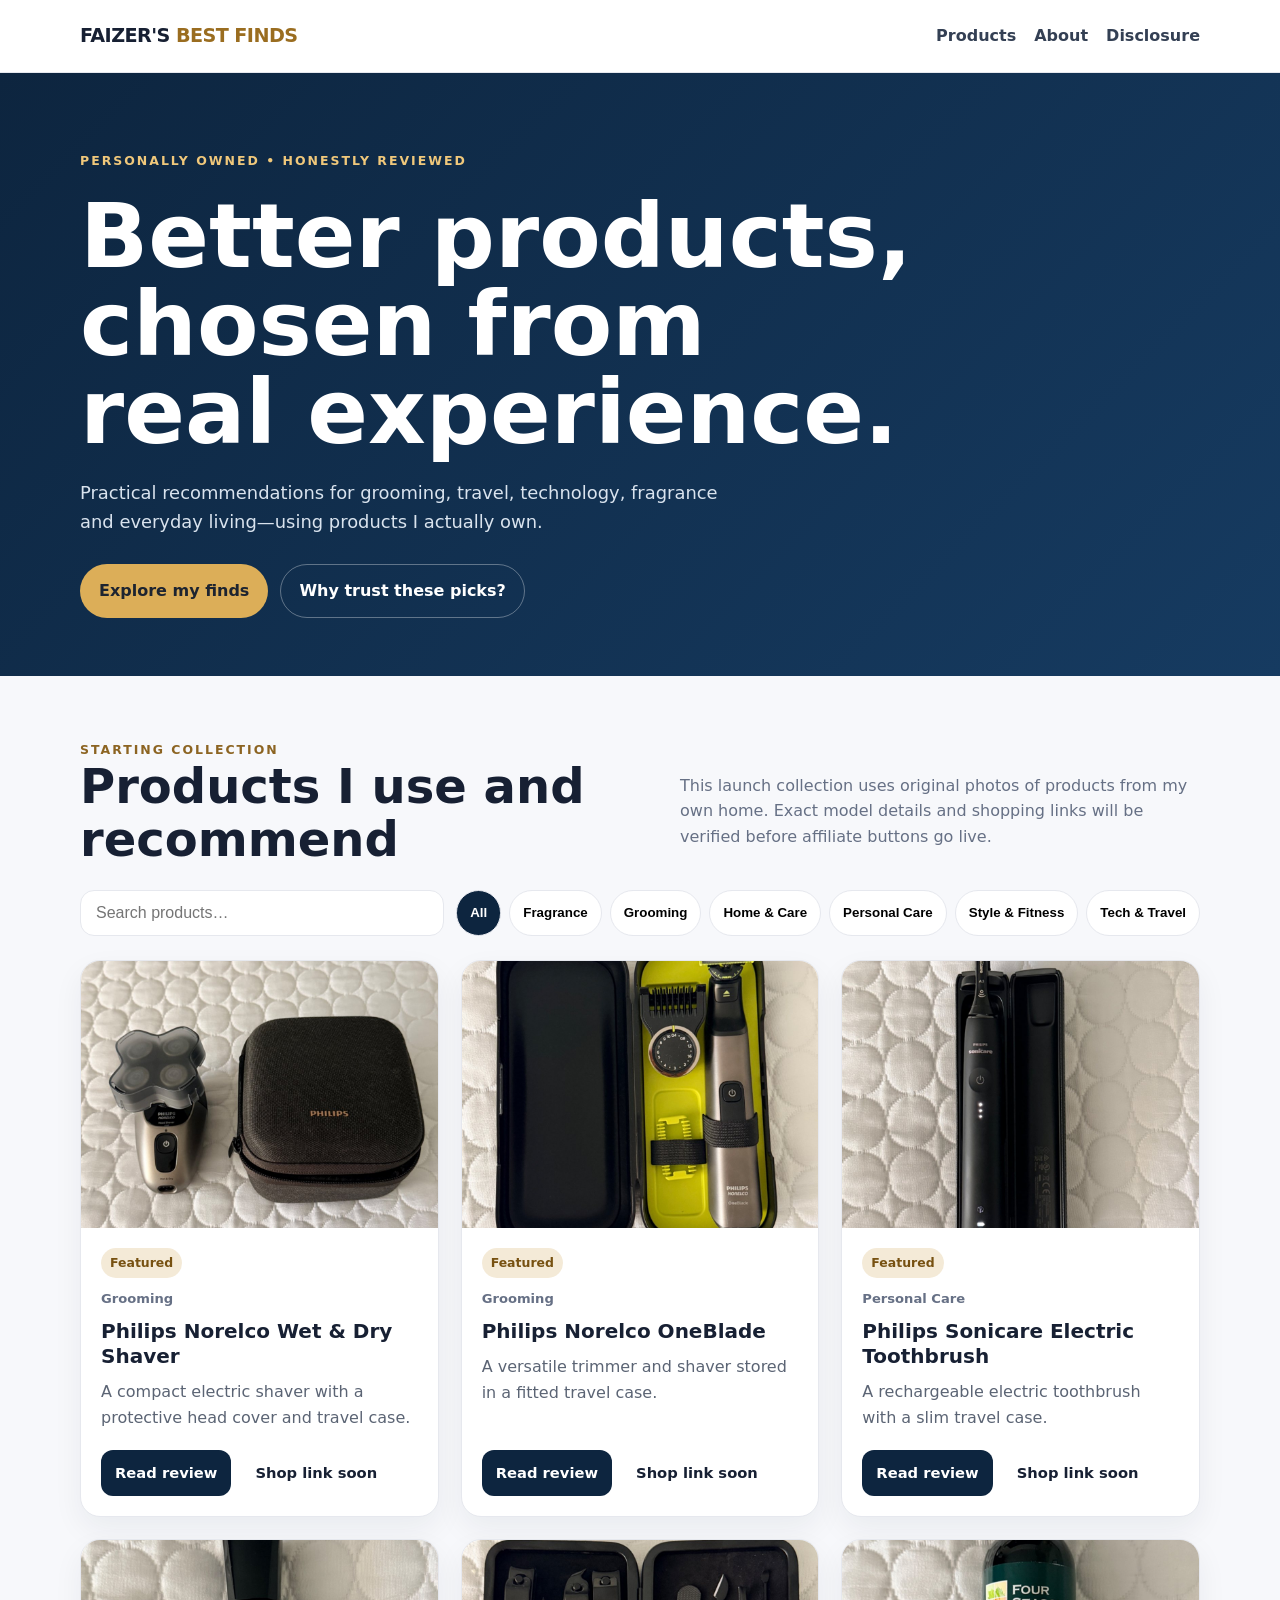
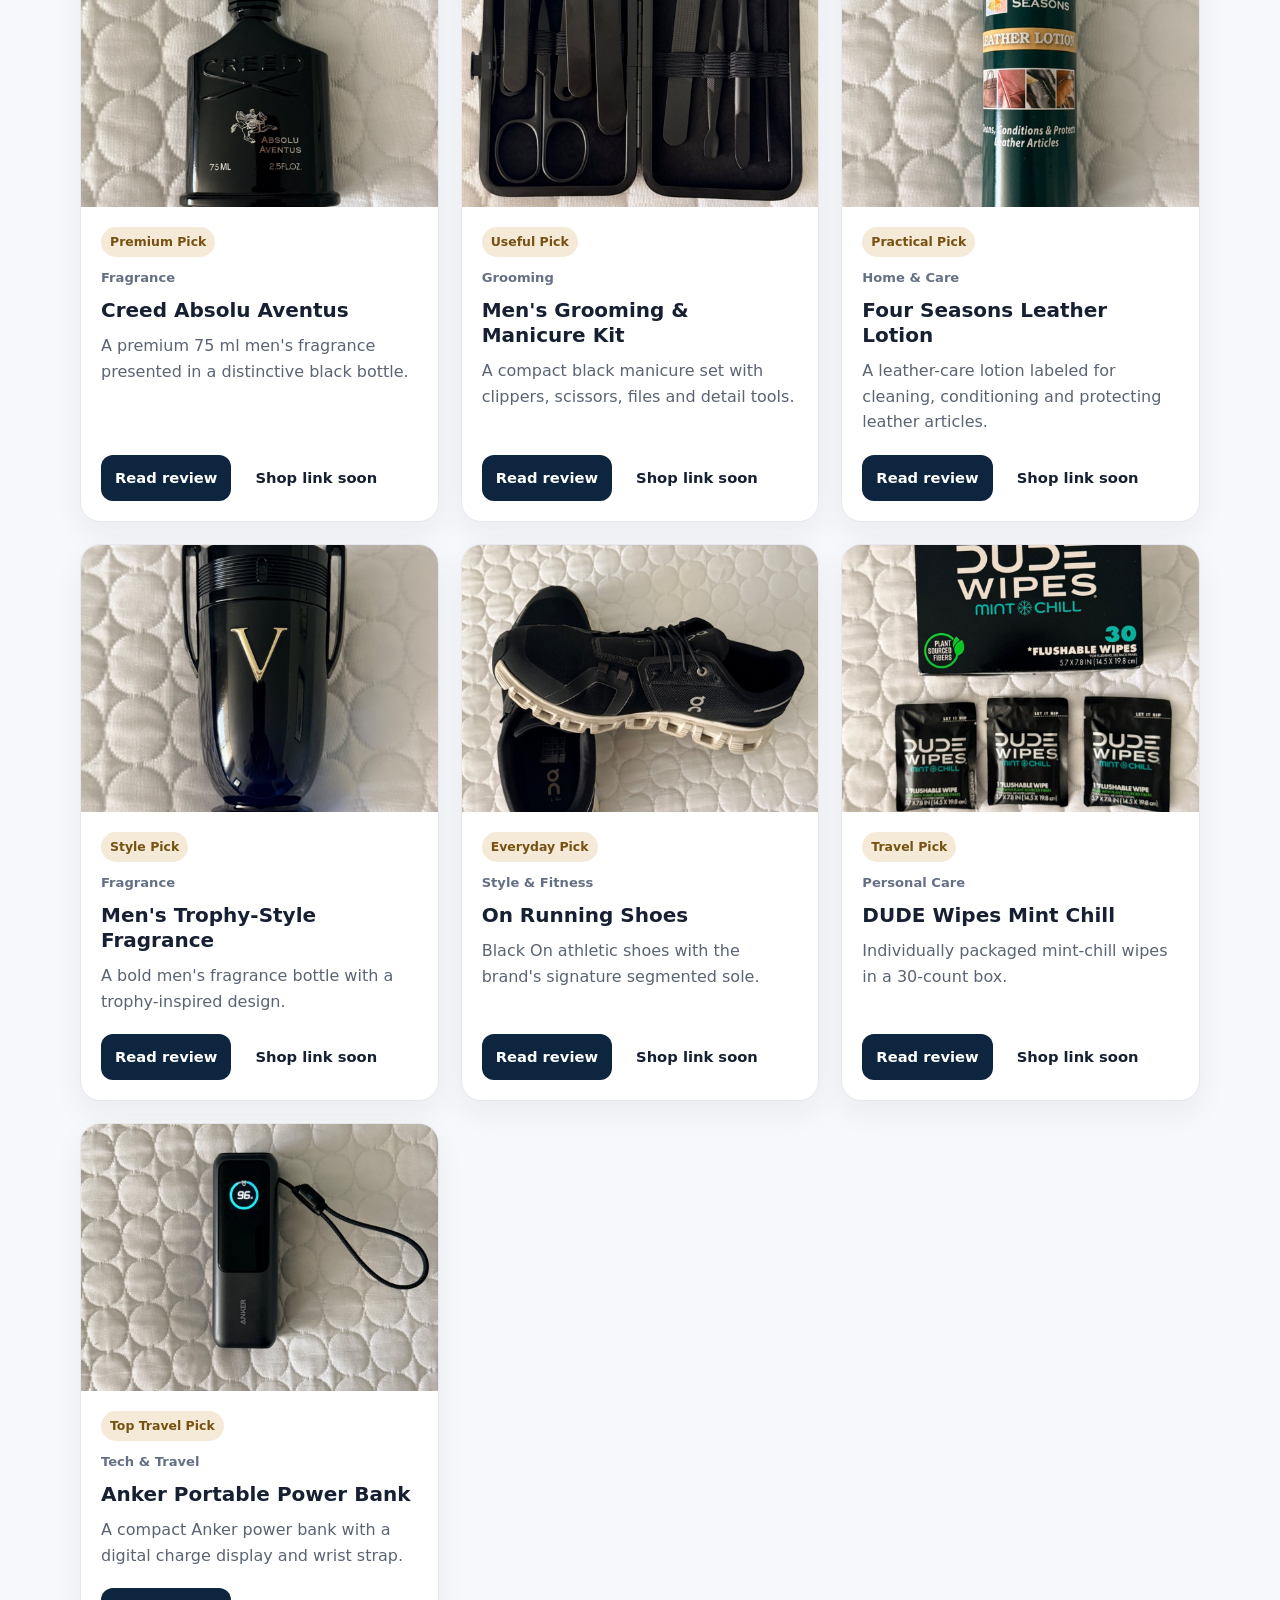
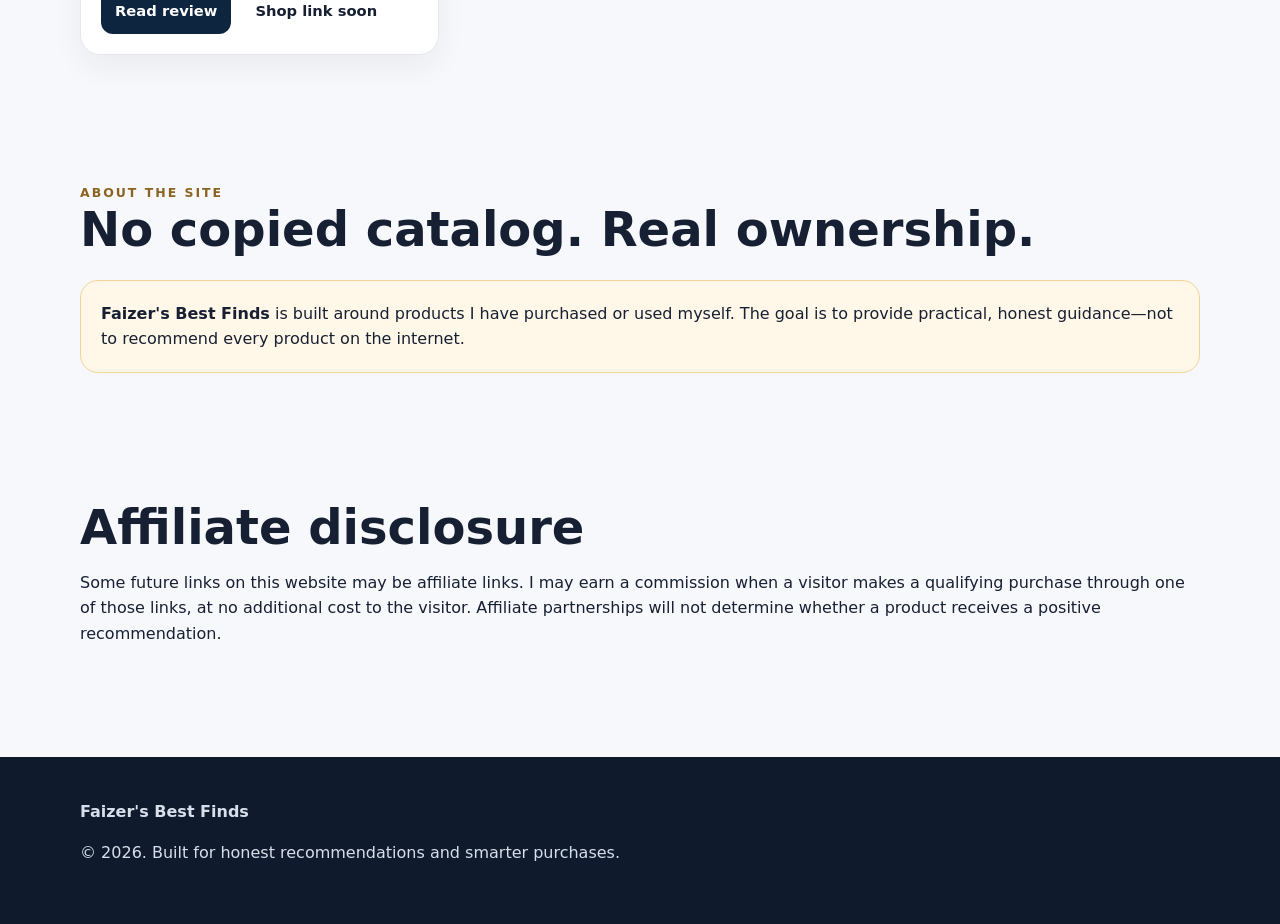
==== index.html @ 66745fea "Add files via upload" ====
<!doctype html><html lang="en"><head><meta charset="utf-8"><meta name="viewport" content="width=device-width,initial-scale=1">
<title>Faizer's Best Finds | Honest Product Recommendations</title>
<meta name="description" content="Products Faizer personally owns, uses and recommends across grooming, travel, tech, fragrance and everyday life.">
<link rel="stylesheet" href="assets/styles.css"></head><body>
<header class="site-header"><div class="container nav"><a class="brand" href="index.html">FAIZER'S <span>BEST FINDS</span></a><nav class="nav-links"><a href="#products">Products</a><a href="#about">About</a><a href="#disclosure">Disclosure</a></nav></div></header>
<main><section class="hero"><div class="container"><div class="eyebrow">Personally owned • Honestly reviewed</div><h1>Better products, chosen from real experience.</h1><p>Practical recommendations for grooming, travel, technology, fragrance and everyday living—using products I actually own.</p><div class="actions"><a class="btn btn-primary" href="#products">Explore my finds</a><a class="btn btn-secondary" href="#about">Why trust these picks?</a></div></div></section>
<section class="section" id="products"><div class="container"><div class="section-head"><div><div class="eyebrow" style="color:#8c6422">Starting collection</div><h2>Products I use and recommend</h2></div><p>This launch collection uses original photos of products from my own home. Exact model details and shopping links will be verified before affiliate buttons go live.</p></div>
<div class="toolbar"><input class="search" id="search" type="search" placeholder="Search products…" aria-label="Search products"><div class="filters"><button class="filter active" data-filter="all">All</button><button class="filter" data-filter="Fragrance">Fragrance</button><button class="filter" data-filter="Grooming">Grooming</button><button class="filter" data-filter="Home & Care">Home & Care</button><button class="filter" data-filter="Personal Care">Personal Care</button><button class="filter" data-filter="Style & Fitness">Style & Fitness</button><button class="filter" data-filter="Tech & Travel">Tech & Travel</button></div></div><div class="grid" id="productGrid"><article class="card" data-category="Grooming" data-name="philips norelco wet & dry shaver">
<img src="assets/images/philips-shaver.jpg" alt="Philips Norelco Wet & Dry Shaver">
<div class="card-body"><span class="badge">Featured</span><div class="category">Grooming</div><h3>Philips Norelco Wet & Dry Shaver</h3><p>A compact electric shaver with a protective head cover and travel case.</p>
<div class="card-actions"><a class="btn btn-dark" href="products/philips-shaver.html">Read review</a><a class="btn" href="#">Shop link soon</a></div></div></article>
<article class="card" data-category="Grooming" data-name="philips norelco oneblade">
<img src="assets/images/philips-oneblade.jpg" alt="Philips Norelco OneBlade">
<div class="card-body"><span class="badge">Featured</span><div class="category">Grooming</div><h3>Philips Norelco OneBlade</h3><p>A versatile trimmer and shaver stored in a fitted travel case.</p>
<div class="card-actions"><a class="btn btn-dark" href="products/philips-oneblade.html">Read review</a><a class="btn" href="#">Shop link soon</a></div></div></article>
<article class="card" data-category="Personal Care" data-name="philips sonicare electric toothbrush">
<img src="assets/images/philips-sonicare.jpg" alt="Philips Sonicare Electric Toothbrush">
<div class="card-body"><span class="badge">Featured</span><div class="category">Personal Care</div><h3>Philips Sonicare Electric Toothbrush</h3><p>A rechargeable electric toothbrush with a slim travel case.</p>
<div class="card-actions"><a class="btn btn-dark" href="products/philips-sonicare.html">Read review</a><a class="btn" href="#">Shop link soon</a></div></div></article>
<article class="card" data-category="Fragrance" data-name="creed absolu aventus">
<img src="assets/images/creed-absolu-aventus.jpg" alt="Creed Absolu Aventus">
<div class="card-body"><span class="badge">Premium Pick</span><div class="category">Fragrance</div><h3>Creed Absolu Aventus</h3><p>A premium 75 ml men's fragrance presented in a distinctive black bottle.</p>
<div class="card-actions"><a class="btn btn-dark" href="products/creed-absolu-aventus.html">Read review</a><a class="btn" href="#">Shop link soon</a></div></div></article>
<article class="card" data-category="Grooming" data-name="men's grooming & manicure kit">
<img src="assets/images/grooming-kit.jpg" alt="Men's Grooming & Manicure Kit">
<div class="card-body"><span class="badge">Useful Pick</span><div class="category">Grooming</div><h3>Men's Grooming & Manicure Kit</h3><p>A compact black manicure set with clippers, scissors, files and detail tools.</p>
<div class="card-actions"><a class="btn btn-dark" href="products/grooming-kit.html">Read review</a><a class="btn" href="#">Shop link soon</a></div></div></article>
<article class="card" data-category="Home & Care" data-name="four seasons leather lotion">
<img src="assets/images/four-seasons-leather-lotion.jpg" alt="Four Seasons Leather Lotion">
<div class="card-body"><span class="badge">Practical Pick</span><div class="category">Home & Care</div><h3>Four Seasons Leather Lotion</h3><p>A leather-care lotion labeled for cleaning, conditioning and protecting leather articles.</p>
<div class="card-actions"><a class="btn btn-dark" href="products/four-seasons-leather-lotion.html">Read review</a><a class="btn" href="#">Shop link soon</a></div></div></article>
<article class="card" data-category="Fragrance" data-name="men's trophy-style fragrance">
<img src="assets/images/mens-fragrance.jpg" alt="Men's Trophy-Style Fragrance">
<div class="card-body"><span class="badge">Style Pick</span><div class="category">Fragrance</div><h3>Men's Trophy-Style Fragrance</h3><p>A bold men's fragrance bottle with a trophy-inspired design.</p>
<div class="card-actions"><a class="btn btn-dark" href="products/mens-fragrance.html">Read review</a><a class="btn" href="#">Shop link soon</a></div></div></article>
<article class="card" data-category="Style & Fitness" data-name="on running shoes">
<img src="assets/images/on-running-shoes.jpg" alt="On Running Shoes">
<div class="card-body"><span class="badge">Everyday Pick</span><div class="category">Style & Fitness</div><h3>On Running Shoes</h3><p>Black On athletic shoes with the brand's signature segmented sole.</p>
<div class="card-actions"><a class="btn btn-dark" href="products/on-running-shoes.html">Read review</a><a class="btn" href="#">Shop link soon</a></div></div></article>
<article class="card" data-category="Personal Care" data-name="dude wipes mint chill">
<img src="assets/images/dude-wipes.jpg" alt="DUDE Wipes Mint Chill">
<div class="card-body"><span class="badge">Travel Pick</span><div class="category">Personal Care</div><h3>DUDE Wipes Mint Chill</h3><p>Individually packaged mint-chill wipes in a 30-count box.</p>
<div class="card-actions"><a class="btn btn-dark" href="products/dude-wipes.html">Read review</a><a class="btn" href="#">Shop link soon</a></div></div></article>
<article class="card" data-category="Tech & Travel" data-name="anker portable power bank">
<img src="assets/images/anker-power-bank.jpg" alt="Anker Portable Power Bank">
<div class="card-body"><span class="badge">Top Travel Pick</span><div class="category">Tech & Travel</div><h3>Anker Portable Power Bank</h3><p>A compact Anker power bank with a digital charge display and wrist strap.</p>
<div class="card-actions"><a class="btn btn-dark" href="products/anker-power-bank.html">Read review</a><a class="btn" href="#">Shop link soon</a></div></div></article></div></div></section>
<section class="section" id="about"><div class="container"><div class="section-head"><div><div class="eyebrow" style="color:#8c6422">About the site</div><h2>No copied catalog. Real ownership.</h2></div></div><div class="note"><strong>Faizer's Best Finds</strong> is built around products I have purchased or used myself. The goal is to provide practical, honest guidance—not to recommend every product on the internet.</div></div></section>
<section class="section" id="disclosure"><div class="container"><h2>Affiliate disclosure</h2><p>Some future links on this website may be affiliate links. I may earn a commission when a visitor makes a qualifying purchase through one of those links, at no additional cost to the visitor. Affiliate partnerships will not determine whether a product receives a positive recommendation.</p></div></section></main>
<footer class="footer"><div class="container"><strong>Faizer's Best Finds</strong><p>© 2026. Built for honest recommendations and smarter purchases.</p></div></footer>
<script>
const cards=[...document.querySelectorAll('.card')], search=document.querySelector('#search'), buttons=[...document.querySelectorAll('.filter')];
let active='all';
function update(){const q=search.value.toLowerCase().trim();cards.forEach(c=>{const okCat=active==='all'||c.dataset.category===active;const okQ=!q||c.dataset.name.includes(q)||c.textContent.toLowerCase().includes(q);c.style.display=okCat&&okQ?'flex':'none';});}
search.addEventListener('input',update);
buttons.forEach(b=>b.addEventListener('click',()=>{buttons.forEach(x=>x.classList.remove('active'));b.classList.add('active');active=b.dataset.filter;update();}));
</script></body></html>
---- assets/styles.css ----
:root{--ink:#172033;--muted:#667085;--paper:#f7f8fb;--card:#fff;--line:#e6e8ee;--accent:#dcae58;--accent2:#0d253f}
*{box-sizing:border-box}html{scroll-behavior:smooth}body{margin:0;font-family:Inter,ui-sans-serif,system-ui,-apple-system,BlinkMacSystemFont,"Segoe UI",sans-serif;color:var(--ink);background:var(--paper);line-height:1.6}a{color:inherit}.container{width:min(1120px,calc(100% - 32px));margin:auto}
.site-header{position:sticky;top:0;z-index:20;background:rgba(255,255,255,.94);backdrop-filter:blur(10px);border-bottom:1px solid var(--line)}.nav{display:flex;align-items:center;justify-content:space-between;min-height:72px;gap:20px}.brand{text-decoration:none;font-weight:900;letter-spacing:-.03em;font-size:1.2rem}.brand span{color:#9a6d20}.nav-links{display:flex;gap:18px;align-items:center}.nav-links a{text-decoration:none;color:#344054;font-weight:650}
.hero{padding:78px 0 58px;background:linear-gradient(135deg,#0d253f,#163b61);color:#fff}.eyebrow{text-transform:uppercase;letter-spacing:.16em;font-size:.78rem;font-weight:800;color:#f0c87b}.hero h1{font-size:clamp(2.5rem,7vw,5.6rem);line-height:.98;max-width:850px;margin:.25em 0}.hero p{font-size:1.12rem;max-width:670px;color:#d9e3ee}.actions{display:flex;gap:12px;flex-wrap:wrap;margin-top:28px}.btn{display:inline-flex;align-items:center;justify-content:center;padding:13px 18px;border-radius:999px;text-decoration:none;font-weight:800;border:1px solid transparent}.btn-primary{background:var(--accent);color:#1d2430}.btn-secondary{border-color:#ffffff55;color:#fff}.btn-dark{background:var(--accent2);color:#fff}
.section{padding:64px 0}.section-head{display:flex;align-items:end;justify-content:space-between;gap:20px;margin-bottom:24px}.section h2{font-size:clamp(1.8rem,4vw,3rem);line-height:1.1;margin:0}.section-head p{max-width:520px;color:var(--muted)}.toolbar{display:flex;gap:12px;flex-wrap:wrap;margin:24px 0}.search{flex:1;min-width:240px;padding:13px 15px;border:1px solid var(--line);border-radius:14px;font-size:1rem;background:#fff}.filters{display:flex;gap:8px;flex-wrap:wrap}.filter{padding:10px 13px;border:1px solid var(--line);border-radius:999px;background:#fff;cursor:pointer;font-weight:700}.filter.active{background:var(--accent2);color:#fff}
.grid{display:grid;grid-template-columns:repeat(3,1fr);gap:22px}.card{background:var(--card);border:1px solid var(--line);border-radius:20px;overflow:hidden;box-shadow:0 12px 30px rgba(23,32,51,.06);display:flex;flex-direction:column}.card img{width:100%;aspect-ratio:4/3;object-fit:cover;background:#eee}.card-body{padding:20px;display:flex;flex-direction:column;gap:10px;height:100%}.badge{display:inline-flex;align-self:flex-start;border-radius:999px;padding:5px 9px;background:#f4ead7;color:#775111;font-size:.78rem;font-weight:800}.category{font-size:.82rem;color:var(--muted);font-weight:700}.card h3{margin:0;font-size:1.25rem;line-height:1.25}.card p{margin:0;color:#5b6474}.card-actions{display:flex;gap:10px;margin-top:auto;padding-top:10px}.card-actions .btn{border-radius:12px;padding:10px 13px;font-size:.92rem}.note{background:#fff7e8;border:1px solid #f2d596;border-radius:18px;padding:20px}.footer{background:#0f1b2c;color:#d7dfeb;padding:42px 0;margin-top:30px}
.product-hero{padding:48px 0}.product-layout{display:grid;grid-template-columns:1.05fr 1fr;gap:40px;align-items:start}.product-image{width:100%;border-radius:24px;border:1px solid var(--line);background:#fff}.product-copy h1{font-size:clamp(2.2rem,5vw,4rem);line-height:1.02;margin:.25em 0}.meta{display:flex;gap:10px;flex-wrap:wrap;margin:14px 0}.pill{border:1px solid var(--line);background:#fff;border-radius:999px;padding:7px 10px;font-size:.88rem;font-weight:750}.procon{display:grid;grid-template-columns:1fr 1fr;gap:18px;margin:26px 0}.panel{background:#fff;border:1px solid var(--line);border-radius:18px;padding:20px}.panel h3{margin-top:0}.panel ul{padding-left:20px}.disclosure{font-size:.9rem;color:var(--muted);border-top:1px solid var(--line);padding-top:16px;margin-top:20px}
@media(max-width:860px){.grid{grid-template-columns:repeat(2,1fr)}.product-layout{grid-template-columns:1fr}.nav-links{display:none}}@media(max-width:560px){.grid{grid-template-columns:1fr}.hero{padding-top:56px}.section{padding:48px 0}.procon{grid-template-columns:1fr}.container{width:min(100% - 22px,1120px)}}
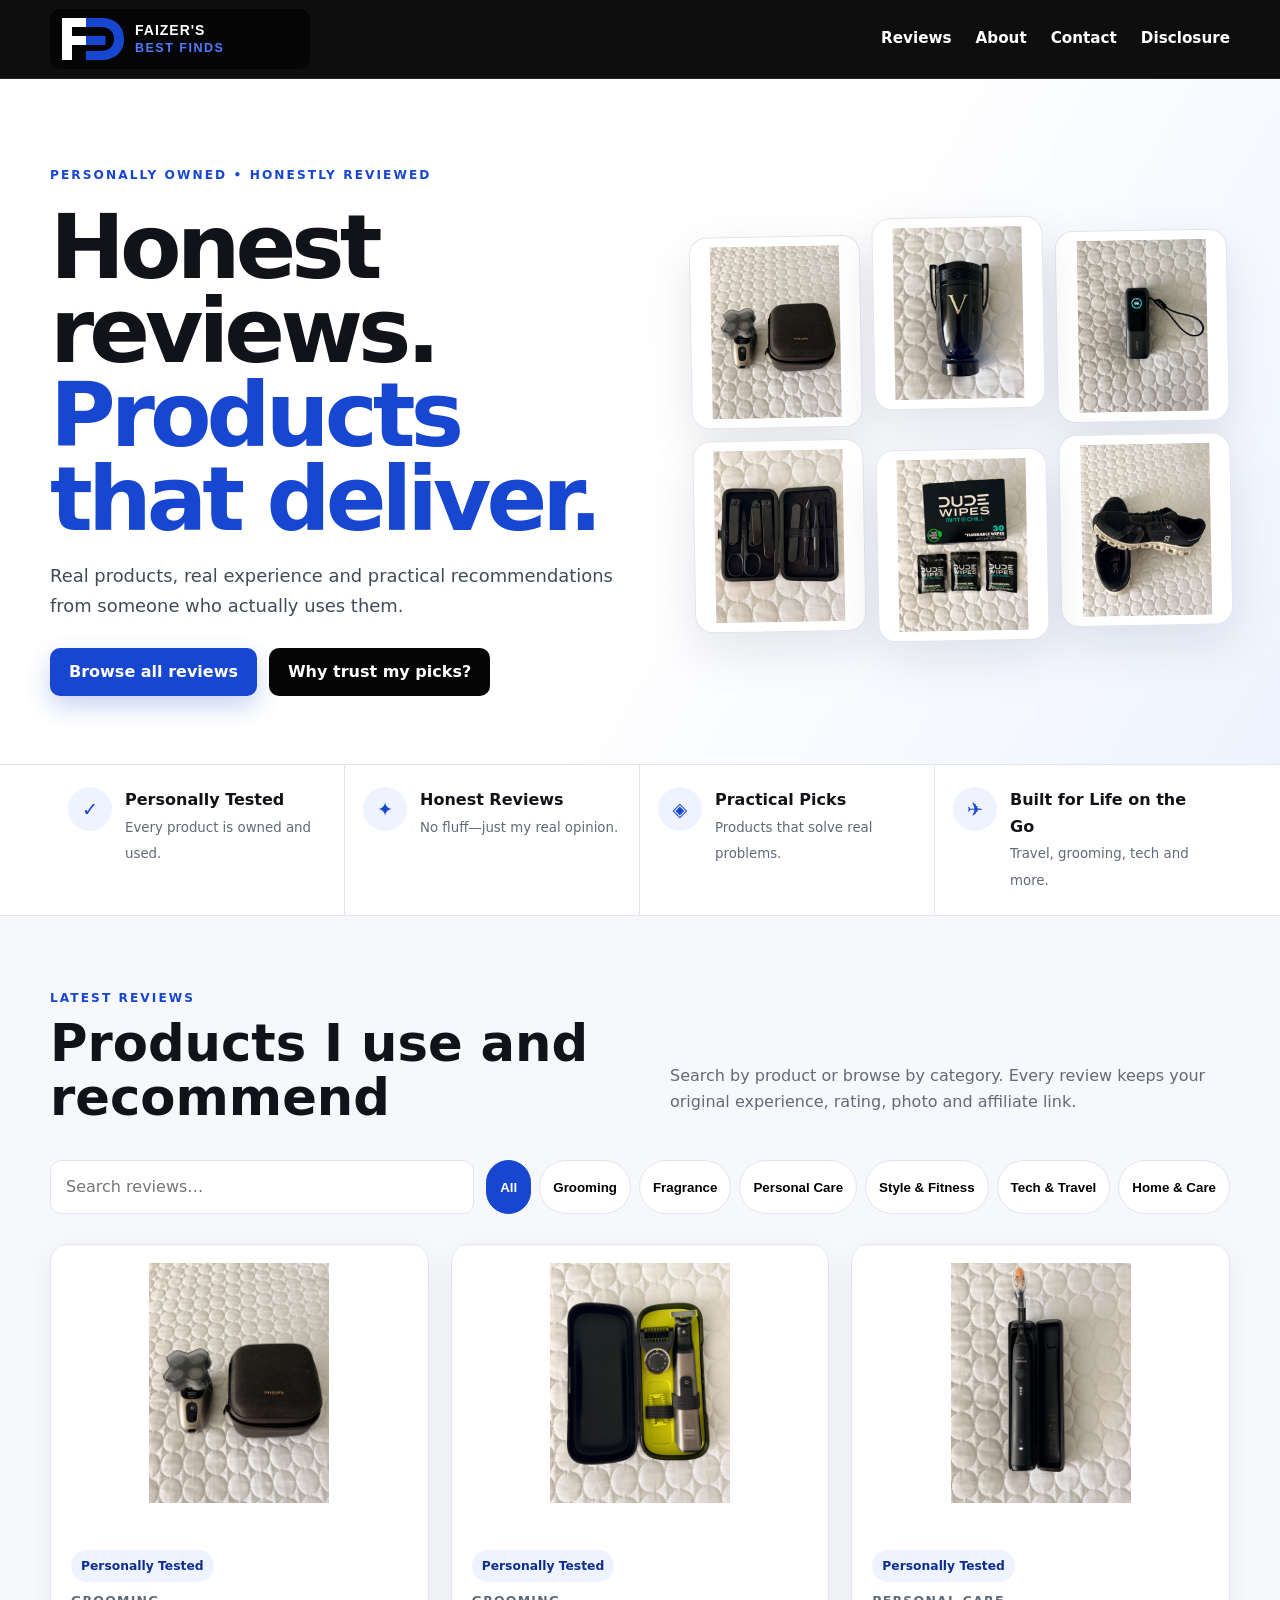
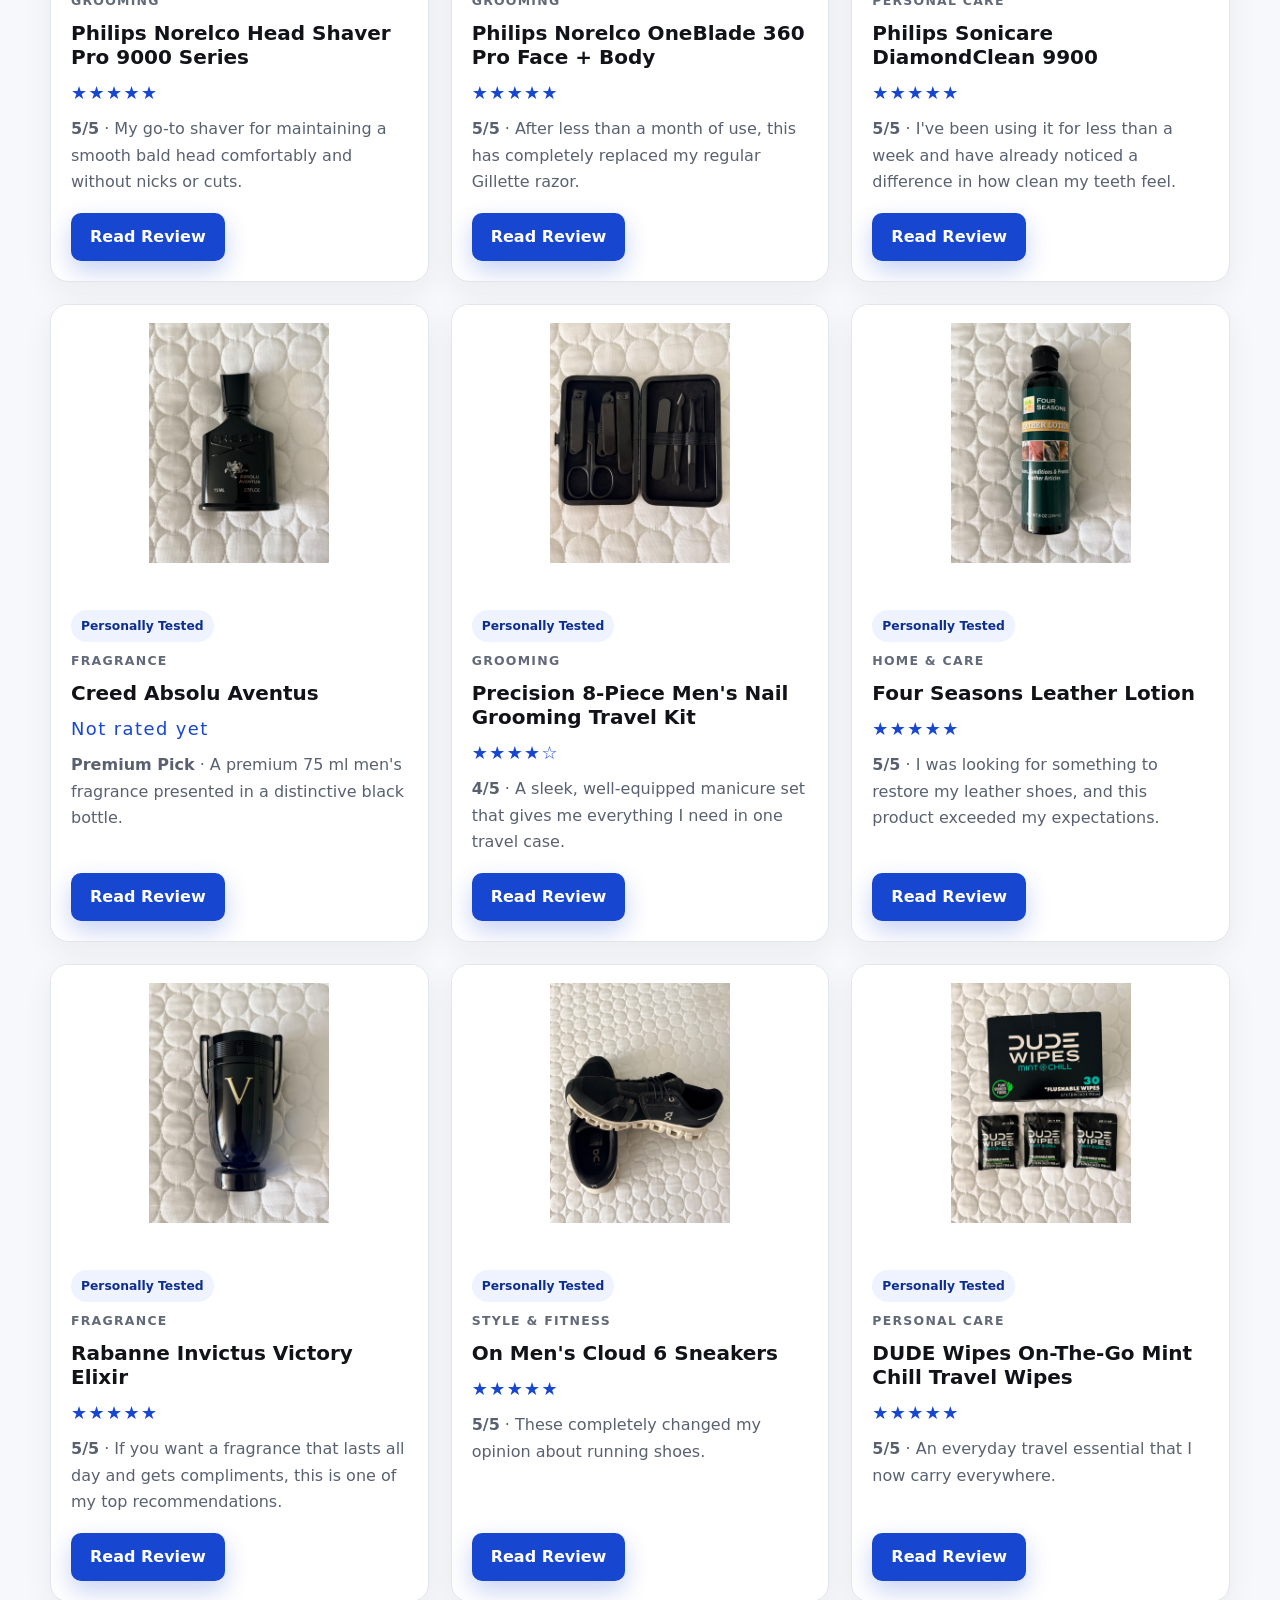
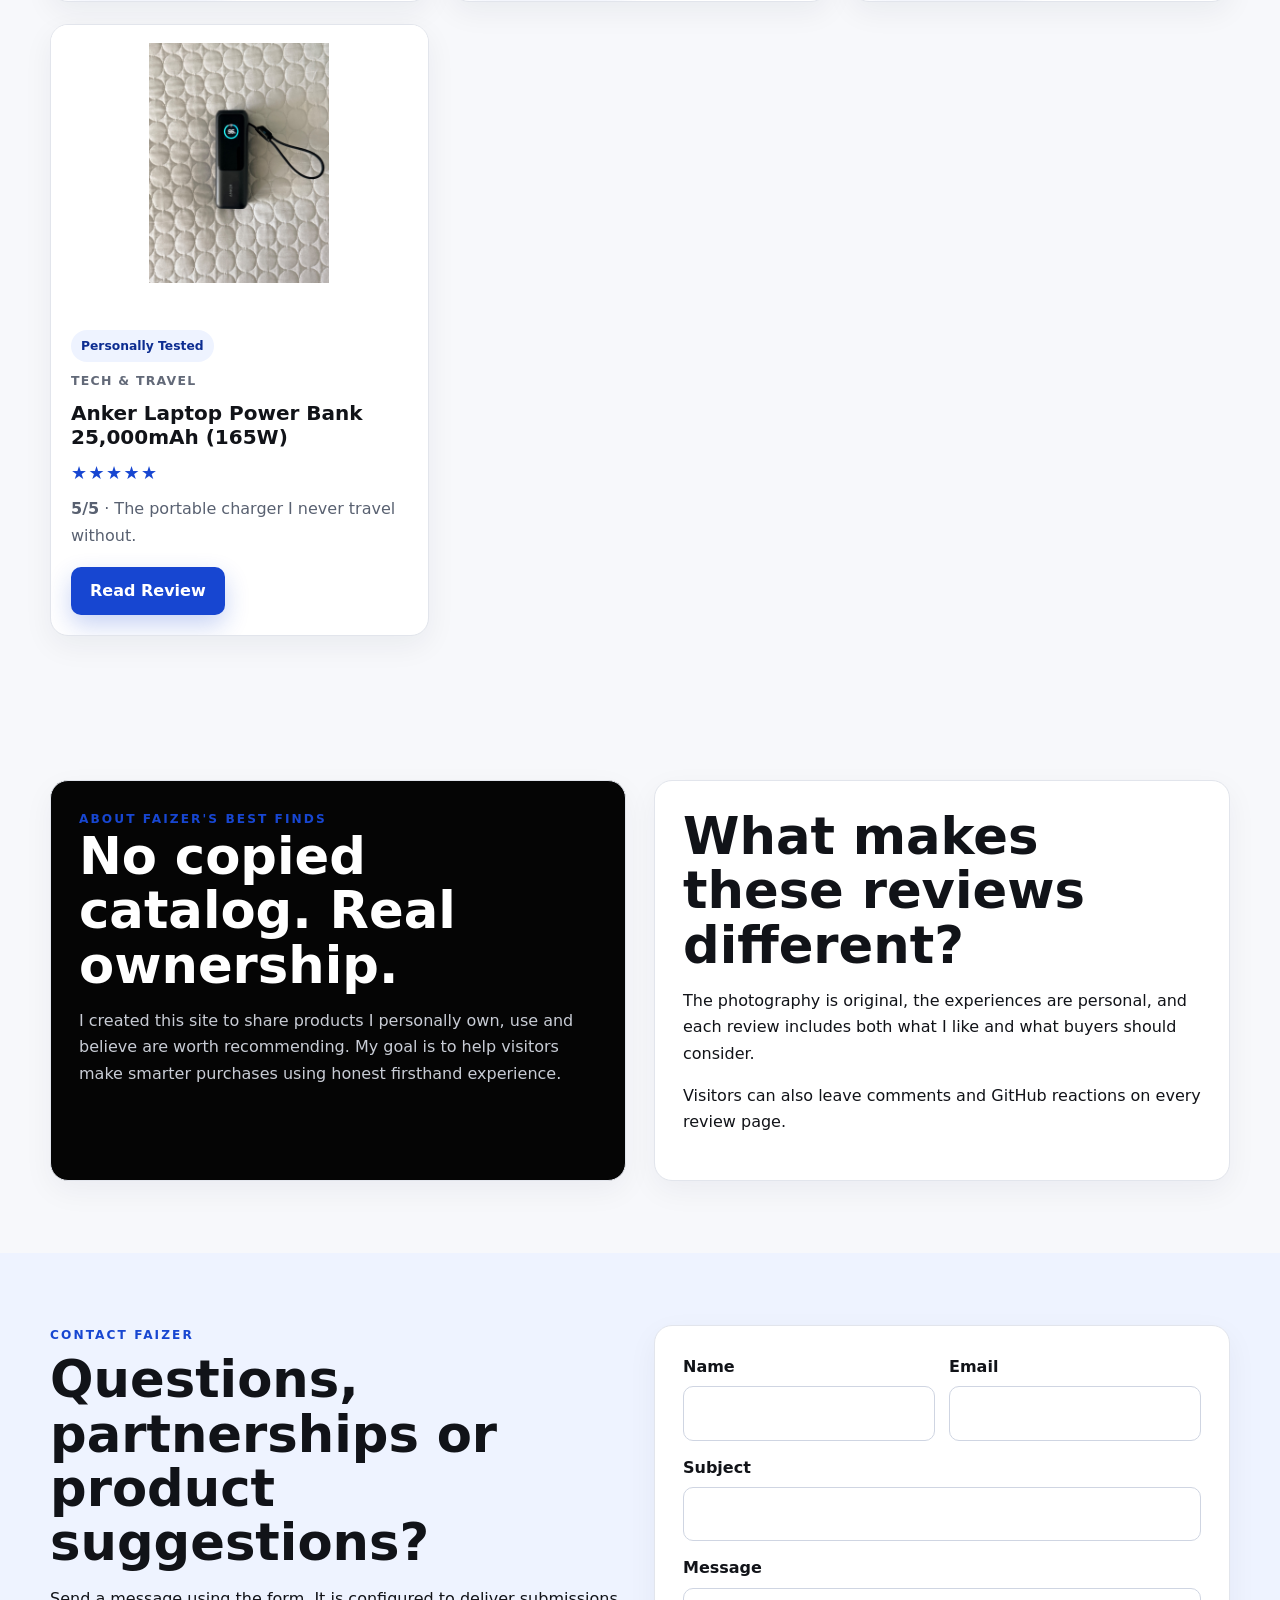
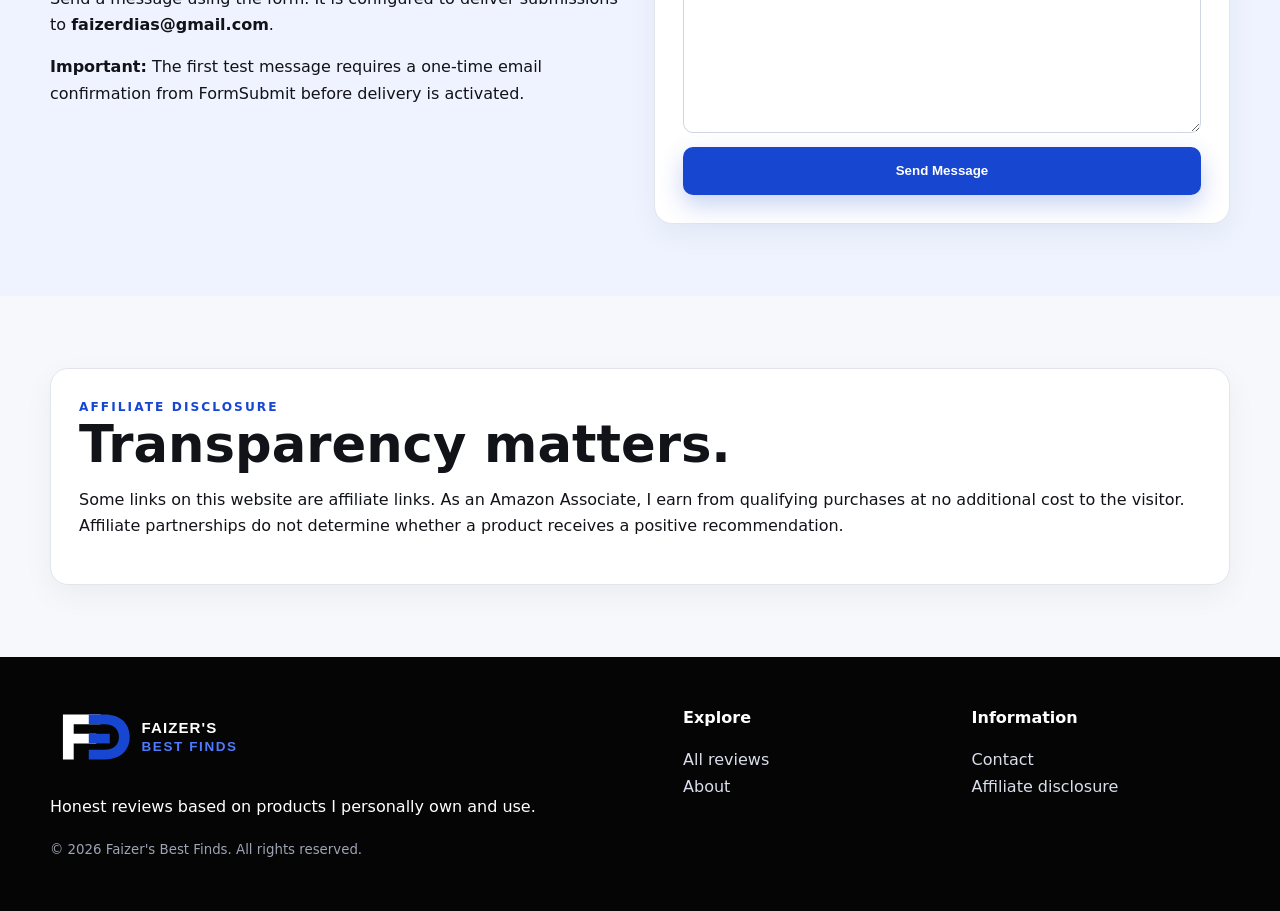
==== commit cc1ef7f8: "Add files via upload" ====
--- a/index.html
+++ b/index.html
@@ -1,57 +1,82 @@
 <!doctype html><html lang="en"><head><meta charset="utf-8"><meta name="viewport" content="width=device-width,initial-scale=1">
-<title>Faizer's Best Finds | Honest Product Recommendations</title>
-<meta name="description" content="Products Faizer personally owns, uses and recommends across grooming, travel, tech, fragrance and everyday life.">
-<link rel="stylesheet" href="assets/styles.css"></head><body>
-<header class="site-header"><div class="container nav"><a class="brand" href="index.html">FAIZER'S <span>BEST FINDS</span></a><nav class="nav-links"><a href="#products">Products</a><a href="#about">About</a><a href="#disclosure">Disclosure</a></nav></div></header>
-<main><section class="hero"><div class="container"><div class="eyebrow">Personally owned • Honestly reviewed</div><h1>Better products, chosen from real experience.</h1><p>Practical recommendations for grooming, travel, technology, fragrance and everyday living—using products I actually own.</p><div class="actions"><a class="btn btn-primary" href="#products">Explore my finds</a><a class="btn btn-secondary" href="#about">Why trust these picks?</a></div></div></section>
-<section class="section" id="products"><div class="container"><div class="section-head"><div><div class="eyebrow" style="color:#8c6422">Starting collection</div><h2>Products I use and recommend</h2></div><p>This launch collection uses original photos of products from my own home. Exact model details and shopping links will be verified before affiliate buttons go live.</p></div>
-<div class="toolbar"><input class="search" id="search" type="search" placeholder="Search products…" aria-label="Search products"><div class="filters"><button class="filter active" data-filter="all">All</button><button class="filter" data-filter="Fragrance">Fragrance</button><button class="filter" data-filter="Grooming">Grooming</button><button class="filter" data-filter="Home & Care">Home & Care</button><button class="filter" data-filter="Personal Care">Personal Care</button><button class="filter" data-filter="Style & Fitness">Style & Fitness</button><button class="filter" data-filter="Tech & Travel">Tech & Travel</button></div></div><div class="grid" id="productGrid"><article class="card" data-category="Grooming" data-name="philips norelco wet & dry shaver">
-<img src="assets/images/philips-shaver.jpg" alt="Philips Norelco Wet & Dry Shaver">
-<div class="card-body"><span class="badge">Featured</span><div class="category">Grooming</div><h3>Philips Norelco Wet & Dry Shaver</h3><p>A compact electric shaver with a protective head cover and travel case.</p>
-<div class="card-actions"><a class="btn btn-dark" href="products/philips-shaver.html">Read review</a><a class="btn" href="#">Shop link soon</a></div></div></article>
-<article class="card" data-category="Grooming" data-name="philips norelco oneblade">
-<img src="assets/images/philips-oneblade.jpg" alt="Philips Norelco OneBlade">
-<div class="card-body"><span class="badge">Featured</span><div class="category">Grooming</div><h3>Philips Norelco OneBlade</h3><p>A versatile trimmer and shaver stored in a fitted travel case.</p>
-<div class="card-actions"><a class="btn btn-dark" href="products/philips-oneblade.html">Read review</a><a class="btn" href="#">Shop link soon</a></div></div></article>
-<article class="card" data-category="Personal Care" data-name="philips sonicare electric toothbrush">
-<img src="assets/images/philips-sonicare.jpg" alt="Philips Sonicare Electric Toothbrush">
-<div class="card-body"><span class="badge">Featured</span><div class="category">Personal Care</div><h3>Philips Sonicare Electric Toothbrush</h3><p>A rechargeable electric toothbrush with a slim travel case.</p>
-<div class="card-actions"><a class="btn btn-dark" href="products/philips-sonicare.html">Read review</a><a class="btn" href="#">Shop link soon</a></div></div></article>
-<article class="card" data-category="Fragrance" data-name="creed absolu aventus">
-<img src="assets/images/creed-absolu-aventus.jpg" alt="Creed Absolu Aventus">
-<div class="card-body"><span class="badge">Premium Pick</span><div class="category">Fragrance</div><h3>Creed Absolu Aventus</h3><p>A premium 75 ml men's fragrance presented in a distinctive black bottle.</p>
-<div class="card-actions"><a class="btn btn-dark" href="products/creed-absolu-aventus.html">Read review</a><a class="btn" href="#">Shop link soon</a></div></div></article>
-<article class="card" data-category="Grooming" data-name="men's grooming & manicure kit">
-<img src="assets/images/grooming-kit.jpg" alt="Men's Grooming & Manicure Kit">
-<div class="card-body"><span class="badge">Useful Pick</span><div class="category">Grooming</div><h3>Men's Grooming & Manicure Kit</h3><p>A compact black manicure set with clippers, scissors, files and detail tools.</p>
-<div class="card-actions"><a class="btn btn-dark" href="products/grooming-kit.html">Read review</a><a class="btn" href="#">Shop link soon</a></div></div></article>
-<article class="card" data-category="Home & Care" data-name="four seasons leather lotion">
-<img src="assets/images/four-seasons-leather-lotion.jpg" alt="Four Seasons Leather Lotion">
-<div class="card-body"><span class="badge">Practical Pick</span><div class="category">Home & Care</div><h3>Four Seasons Leather Lotion</h3><p>A leather-care lotion labeled for cleaning, conditioning and protecting leather articles.</p>
-<div class="card-actions"><a class="btn btn-dark" href="products/four-seasons-leather-lotion.html">Read review</a><a class="btn" href="#">Shop link soon</a></div></div></article>
-<article class="card" data-category="Fragrance" data-name="men's trophy-style fragrance">
-<img src="assets/images/mens-fragrance.jpg" alt="Men's Trophy-Style Fragrance">
-<div class="card-body"><span class="badge">Style Pick</span><div class="category">Fragrance</div><h3>Men's Trophy-Style Fragrance</h3><p>A bold men's fragrance bottle with a trophy-inspired design.</p>
-<div class="card-actions"><a class="btn btn-dark" href="products/mens-fragrance.html">Read review</a><a class="btn" href="#">Shop link soon</a></div></div></article>
-<article class="card" data-category="Style & Fitness" data-name="on running shoes">
-<img src="assets/images/on-running-shoes.jpg" alt="On Running Shoes">
-<div class="card-body"><span class="badge">Everyday Pick</span><div class="category">Style & Fitness</div><h3>On Running Shoes</h3><p>Black On athletic shoes with the brand's signature segmented sole.</p>
-<div class="card-actions"><a class="btn btn-dark" href="products/on-running-shoes.html">Read review</a><a class="btn" href="#">Shop link soon</a></div></div></article>
-<article class="card" data-category="Personal Care" data-name="dude wipes mint chill">
-<img src="assets/images/dude-wipes.jpg" alt="DUDE Wipes Mint Chill">
-<div class="card-body"><span class="badge">Travel Pick</span><div class="category">Personal Care</div><h3>DUDE Wipes Mint Chill</h3><p>Individually packaged mint-chill wipes in a 30-count box.</p>
-<div class="card-actions"><a class="btn btn-dark" href="products/dude-wipes.html">Read review</a><a class="btn" href="#">Shop link soon</a></div></div></article>
-<article class="card" data-category="Tech & Travel" data-name="anker portable power bank">
-<img src="assets/images/anker-power-bank.jpg" alt="Anker Portable Power Bank">
-<div class="card-body"><span class="badge">Top Travel Pick</span><div class="category">Tech & Travel</div><h3>Anker Portable Power Bank</h3><p>A compact Anker power bank with a digital charge display and wrist strap.</p>
-<div class="card-actions"><a class="btn btn-dark" href="products/anker-power-bank.html">Read review</a><a class="btn" href="#">Shop link soon</a></div></div></article></div></div></section>
-<section class="section" id="about"><div class="container"><div class="section-head"><div><div class="eyebrow" style="color:#8c6422">About the site</div><h2>No copied catalog. Real ownership.</h2></div></div><div class="note"><strong>Faizer's Best Finds</strong> is built around products I have purchased or used myself. The goal is to provide practical, honest guidance—not to recommend every product on the internet.</div></div></section>
-<section class="section" id="disclosure"><div class="container"><h2>Affiliate disclosure</h2><p>Some future links on this website may be affiliate links. I may earn a commission when a visitor makes a qualifying purchase through one of those links, at no additional cost to the visitor. Affiliate partnerships will not determine whether a product receives a positive recommendation.</p></div></section></main>
-<footer class="footer"><div class="container"><strong>Faizer's Best Finds</strong><p>© 2026. Built for honest recommendations and smarter purchases.</p></div></footer>
-<script>
-const cards=[...document.querySelectorAll('.card')], search=document.querySelector('#search'), buttons=[...document.querySelectorAll('.filter')];
-let active='all';
-function update(){const q=search.value.toLowerCase().trim();cards.forEach(c=>{const okCat=active==='all'||c.dataset.category===active;const okQ=!q||c.dataset.name.includes(q)||c.textContent.toLowerCase().includes(q);c.style.display=okCat&&okQ?'flex':'none';});}
-search.addEventListener('input',update);
-buttons.forEach(b=>b.addEventListener('click',()=>{buttons.forEach(x=>x.classList.remove('active'));b.classList.add('active');active=b.dataset.filter;update();}));
-</script></body></html>+<title>Faizer's Best Finds | Honest Reviews. Real Experience.</title>
+<meta name="description" content="Personally owned and honestly reviewed products for grooming, travel, technology, fragrance and everyday life.">
+<link rel="stylesheet" href="assets/styles.css"></head><body><header class="site-header"><div class="container nav">
+<a class="logo" href="index.html"><img src="assets/logo.svg" alt="Faizer's Best Finds"></a>
+<button class="mobile-toggle" aria-label="Open navigation">☰</button>
+<nav class="nav-links"><a href="index.html#products">Reviews</a><a href="index.html#about">About</a><a href="index.html#contact">Contact</a><a href="index.html#disclosure">Disclosure</a></nav>
+</div></header>
+<main>
+<section class="hero"><div class="container hero-grid"><div><div class="eyebrow">Personally owned • Honestly reviewed</div>
+<h1>Honest reviews.<br><span>Products that deliver.</span></h1>
+<p>Real products, real experience and practical recommendations from someone who actually uses them.</p>
+<div class="actions"><a class="btn btn-primary" href="#products">Browse all reviews</a><a class="btn btn-dark" href="#about">Why trust my picks?</a></div></div>
+<div class="hero-collage"><img src="assets/images/philips-shaver.jpg" alt=""><img src="assets/images/mens-fragrance.jpg" alt=""><img src="assets/images/anker-power-bank.jpg" alt=""><img src="assets/images/grooming-kit.jpg" alt=""><img src="assets/images/dude-wipes.jpg" alt=""><img src="assets/images/on-running-shoes.jpg" alt=""></div>
+</div></section>
+<section class="trust-strip"><div class="container trust-grid">
+<div class="trust-item"><div class="icon">✓</div><div><strong>Personally Tested</strong><small>Every product is owned and used.</small></div></div>
+<div class="trust-item"><div class="icon">✦</div><div><strong>Honest Reviews</strong><small>No fluff—just my real opinion.</small></div></div>
+<div class="trust-item"><div class="icon">◈</div><div><strong>Practical Picks</strong><small>Products that solve real problems.</small></div></div>
+<div class="trust-item"><div class="icon">✈</div><div><strong>Built for Life on the Go</strong><small>Travel, grooming, tech and more.</small></div></div>
+</div></section>
+<section class="section" id="products"><div class="container"><div class="section-head"><div><div class="eyebrow">Latest reviews</div><h2>Products I use and recommend</h2></div><p>Search by product or browse by category. Every review keeps your original experience, rating, photo and affiliate link.</p></div>
+<div class="toolbar"><input class="search" id="search" type="search" placeholder="Search reviews…" aria-label="Search reviews"><div class="filters">
+<button class="filter active" data-filter="all">All</button><button class="filter" data-filter="Grooming">Grooming</button><button class="filter" data-filter="Fragrance">Fragrance</button><button class="filter" data-filter="Personal Care">Personal Care</button><button class="filter" data-filter="Style & Fitness">Style & Fitness</button><button class="filter" data-filter="Tech & Travel">Tech & Travel</button><button class="filter" data-filter="Home & Care">Home & Care</button></div></div>
+<div class="grid"><article class="card" data-category="Grooming" data-name="philips norelco head shaver pro 9000 series">
+<div class="card-media"><img src="assets/images/philips-shaver.jpg" alt="Philips Norelco Head Shaver Pro 9000 Series"></div>
+<div class="card-body"><span class="badge">Personally Tested</span><div class="category">Grooming</div><h3>Philips Norelco Head Shaver Pro 9000 Series</h3>
+<div class="stars">★★★★★</div><p><strong>5/5</strong> · My go-to shaver for maintaining a smooth bald head comfortably and without nicks or cuts.</p>
+<div class="card-actions"><a class="btn btn-primary" href="products/philips-shaver.html">Read Review</a></div></div></article><article class="card" data-category="Grooming" data-name="philips norelco oneblade 360 pro face + body">
+<div class="card-media"><img src="assets/images/philips-oneblade.jpg" alt="Philips Norelco OneBlade 360 Pro Face + Body"></div>
+<div class="card-body"><span class="badge">Personally Tested</span><div class="category">Grooming</div><h3>Philips Norelco OneBlade 360 Pro Face + Body</h3>
+<div class="stars">★★★★★</div><p><strong>5/5</strong> · After less than a month of use, this has completely replaced my regular Gillette razor.</p>
+<div class="card-actions"><a class="btn btn-primary" href="products/philips-oneblade.html">Read Review</a></div></div></article><article class="card" data-category="Personal Care" data-name="philips sonicare diamondclean 9900">
+<div class="card-media"><img src="assets/images/philips-sonicare.jpg" alt="Philips Sonicare DiamondClean 9900"></div>
+<div class="card-body"><span class="badge">Personally Tested</span><div class="category">Personal Care</div><h3>Philips Sonicare DiamondClean 9900</h3>
+<div class="stars">★★★★★</div><p><strong>5/5</strong> · I&#x27;ve been using it for less than a week and have already noticed a difference in how clean my teeth feel.</p>
+<div class="card-actions"><a class="btn btn-primary" href="products/philips-sonicare.html">Read Review</a></div></div></article><article class="card" data-category="Fragrance" data-name="creed absolu aventus">
+<div class="card-media"><img src="assets/images/creed-absolu-aventus.jpg" alt="Creed Absolu Aventus"></div>
+<div class="card-body"><span class="badge">Personally Tested</span><div class="category">Fragrance</div><h3>Creed Absolu Aventus</h3>
+<div class="stars">Not rated yet</div><p><strong>Premium Pick</strong> · A premium 75 ml men&#x27;s fragrance presented in a distinctive black bottle.</p>
+<div class="card-actions"><a class="btn btn-primary" href="products/creed-absolu-aventus.html">Read Review</a></div></div></article><article class="card" data-category="Grooming" data-name="precision 8-piece men&#x27;s nail grooming travel kit">
+<div class="card-media"><img src="assets/images/grooming-kit.jpg" alt="Precision 8-Piece Men&#x27;s Nail Grooming Travel Kit"></div>
+<div class="card-body"><span class="badge">Personally Tested</span><div class="category">Grooming</div><h3>Precision 8-Piece Men&#x27;s Nail Grooming Travel Kit</h3>
+<div class="stars">★★★★☆</div><p><strong>4/5</strong> · A sleek, well-equipped manicure set that gives me everything I need in one travel case.</p>
+<div class="card-actions"><a class="btn btn-primary" href="products/grooming-kit.html">Read Review</a></div></div></article><article class="card" data-category="Home &amp; Care" data-name="four seasons leather lotion">
+<div class="card-media"><img src="assets/images/four-seasons-leather-lotion.jpg" alt="Four Seasons Leather Lotion"></div>
+<div class="card-body"><span class="badge">Personally Tested</span><div class="category">Home &amp; Care</div><h3>Four Seasons Leather Lotion</h3>
+<div class="stars">★★★★★</div><p><strong>5/5</strong> · I was looking for something to restore my leather shoes, and this product exceeded my expectations.</p>
+<div class="card-actions"><a class="btn btn-primary" href="products/four-seasons-leather-lotion.html">Read Review</a></div></div></article><article class="card" data-category="Fragrance" data-name="rabanne invictus victory elixir">
+<div class="card-media"><img src="assets/images/mens-fragrance.jpg" alt="Rabanne Invictus Victory Elixir"></div>
+<div class="card-body"><span class="badge">Personally Tested</span><div class="category">Fragrance</div><h3>Rabanne Invictus Victory Elixir</h3>
+<div class="stars">★★★★★</div><p><strong>5/5</strong> · If you want a fragrance that lasts all day and gets compliments, this is one of my top recommendations.</p>
+<div class="card-actions"><a class="btn btn-primary" href="products/mens-fragrance.html">Read Review</a></div></div></article><article class="card" data-category="Style &amp; Fitness" data-name="on men&#x27;s cloud 6 sneakers">
+<div class="card-media"><img src="assets/images/on-running-shoes.jpg" alt="On Men&#x27;s Cloud 6 Sneakers"></div>
+<div class="card-body"><span class="badge">Personally Tested</span><div class="category">Style &amp; Fitness</div><h3>On Men&#x27;s Cloud 6 Sneakers</h3>
+<div class="stars">★★★★★</div><p><strong>5/5</strong> · These completely changed my opinion about running shoes.</p>
+<div class="card-actions"><a class="btn btn-primary" href="products/on-running-shoes.html">Read Review</a></div></div></article><article class="card" data-category="Personal Care" data-name="dude wipes on-the-go mint chill travel wipes">
+<div class="card-media"><img src="assets/images/dude-wipes.jpg" alt="DUDE Wipes On-The-Go Mint Chill Travel Wipes"></div>
+<div class="card-body"><span class="badge">Personally Tested</span><div class="category">Personal Care</div><h3>DUDE Wipes On-The-Go Mint Chill Travel Wipes</h3>
+<div class="stars">★★★★★</div><p><strong>5/5</strong> · An everyday travel essential that I now carry everywhere.</p>
+<div class="card-actions"><a class="btn btn-primary" href="products/dude-wipes.html">Read Review</a></div></div></article><article class="card" data-category="Tech &amp; Travel" data-name="anker laptop power bank 25,000mah (165w)">
+<div class="card-media"><img src="assets/images/anker-power-bank.jpg" alt="Anker Laptop Power Bank 25,000mAh (165W)"></div>
+<div class="card-body"><span class="badge">Personally Tested</span><div class="category">Tech &amp; Travel</div><h3>Anker Laptop Power Bank 25,000mAh (165W)</h3>
+<div class="stars">★★★★★</div><p><strong>5/5</strong> · The portable charger I never travel without.</p>
+<div class="card-actions"><a class="btn btn-primary" href="products/anker-power-bank.html">Read Review</a></div></div></article></div></div></section>
+<section class="section" id="about"><div class="container about-grid"><div class="panel about-dark"><div class="eyebrow">About Faizer's Best Finds</div><h2>No copied catalog. Real ownership.</h2><p>I created this site to share products I personally own, use and believe are worth recommending. My goal is to help visitors make smarter purchases using honest firsthand experience.</p></div>
+<div class="panel"><h2>What makes these reviews different?</h2><p>The photography is original, the experiences are personal, and each review includes both what I like and what buyers should consider.</p><p>Visitors can also leave comments and GitHub reactions on every review page.</p></div></div></section>
+<section class="section contact" id="contact"><div class="container contact-grid"><div><div class="eyebrow">Contact Faizer</div><h2>Questions, partnerships or product suggestions?</h2><p>Send a message using the form. It is configured to deliver submissions to <strong>faizerdias@gmail.com</strong>.</p><p><strong>Important:</strong> The first test message requires a one-time email confirmation from FormSubmit before delivery is activated.</p></div>
+<form class="panel" action="https://formsubmit.co/faizerdias@gmail.com" method="POST">
+<input type="hidden" name="_subject" value="New message from Faizer's Best Finds">
+<input type="hidden" name="_template" value="table"><input type="hidden" name="_captcha" value="false">
+<div class="form-grid"><div class="field"><label for="name">Name</label><input id="name" name="name" required></div>
+<div class="field"><label for="email">Email</label><input id="email" type="email" name="email" required></div>
+<div class="field full"><label for="subject">Subject</label><input id="subject" name="subject" required></div>
+<div class="field full"><label for="message">Message</label><textarea id="message" name="message" required></textarea></div>
+<div class="field full"><button class="btn btn-primary" type="submit">Send Message</button></div></div></form></div></section>
+<section class="section" id="disclosure"><div class="container"><div class="panel"><div class="eyebrow">Affiliate disclosure</div><h2>Transparency matters.</h2><p>Some links on this website are affiliate links. As an Amazon Associate, I earn from qualifying purchases at no additional cost to the visitor. Affiliate partnerships do not determine whether a product receives a positive recommendation.</p></div></div></section>
+</main><footer class="footer"><div class="container footer-grid">
+<div><img src="assets/logo.svg" alt="Faizer's Best Finds" style="width:280px;max-width:100%"><p>Honest reviews based on products I personally own and use.</p><small>© 2026 Faizer's Best Finds. All rights reserved.</small></div>
+<div><strong>Explore</strong><p><a href="index.html#products">All reviews</a><br><a href="index.html#about">About</a></p></div>
+<div><strong>Information</strong><p><a href="index.html#contact">Contact</a><br><a href="index.html#disclosure">Affiliate disclosure</a></p></div>
+</div></footer><script src="assets/script.js"></script></body></html>
--- a/assets/styles.css
+++ b/assets/styles.css
@@ -1,9 +1,48 @@
 
-:root{--ink:#172033;--muted:#667085;--paper:#f7f8fb;--card:#fff;--line:#e6e8ee;--accent:#dcae58;--accent2:#0d253f}
-*{box-sizing:border-box}html{scroll-behavior:smooth}body{margin:0;font-family:Inter,ui-sans-serif,system-ui,-apple-system,BlinkMacSystemFont,"Segoe UI",sans-serif;color:var(--ink);background:var(--paper);line-height:1.6}a{color:inherit}.container{width:min(1120px,calc(100% - 32px));margin:auto}
-.site-header{position:sticky;top:0;z-index:20;background:rgba(255,255,255,.94);backdrop-filter:blur(10px);border-bottom:1px solid var(--line)}.nav{display:flex;align-items:center;justify-content:space-between;min-height:72px;gap:20px}.brand{text-decoration:none;font-weight:900;letter-spacing:-.03em;font-size:1.2rem}.brand span{color:#9a6d20}.nav-links{display:flex;gap:18px;align-items:center}.nav-links a{text-decoration:none;color:#344054;font-weight:650}
-.hero{padding:78px 0 58px;background:linear-gradient(135deg,#0d253f,#163b61);color:#fff}.eyebrow{text-transform:uppercase;letter-spacing:.16em;font-size:.78rem;font-weight:800;color:#f0c87b}.hero h1{font-size:clamp(2.5rem,7vw,5.6rem);line-height:.98;max-width:850px;margin:.25em 0}.hero p{font-size:1.12rem;max-width:670px;color:#d9e3ee}.actions{display:flex;gap:12px;flex-wrap:wrap;margin-top:28px}.btn{display:inline-flex;align-items:center;justify-content:center;padding:13px 18px;border-radius:999px;text-decoration:none;font-weight:800;border:1px solid transparent}.btn-primary{background:var(--accent);color:#1d2430}.btn-secondary{border-color:#ffffff55;color:#fff}.btn-dark{background:var(--accent2);color:#fff}
-.section{padding:64px 0}.section-head{display:flex;align-items:end;justify-content:space-between;gap:20px;margin-bottom:24px}.section h2{font-size:clamp(1.8rem,4vw,3rem);line-height:1.1;margin:0}.section-head p{max-width:520px;color:var(--muted)}.toolbar{display:flex;gap:12px;flex-wrap:wrap;margin:24px 0}.search{flex:1;min-width:240px;padding:13px 15px;border:1px solid var(--line);border-radius:14px;font-size:1rem;background:#fff}.filters{display:flex;gap:8px;flex-wrap:wrap}.filter{padding:10px 13px;border:1px solid var(--line);border-radius:999px;background:#fff;cursor:pointer;font-weight:700}.filter.active{background:var(--accent2);color:#fff}
-.grid{display:grid;grid-template-columns:repeat(3,1fr);gap:22px}.card{background:var(--card);border:1px solid var(--line);border-radius:20px;overflow:hidden;box-shadow:0 12px 30px rgba(23,32,51,.06);display:flex;flex-direction:column}.card img{width:100%;aspect-ratio:4/3;object-fit:cover;background:#eee}.card-body{padding:20px;display:flex;flex-direction:column;gap:10px;height:100%}.badge{display:inline-flex;align-self:flex-start;border-radius:999px;padding:5px 9px;background:#f4ead7;color:#775111;font-size:.78rem;font-weight:800}.category{font-size:.82rem;color:var(--muted);font-weight:700}.card h3{margin:0;font-size:1.25rem;line-height:1.25}.card p{margin:0;color:#5b6474}.card-actions{display:flex;gap:10px;margin-top:auto;padding-top:10px}.card-actions .btn{border-radius:12px;padding:10px 13px;font-size:.92rem}.note{background:#fff7e8;border:1px solid #f2d596;border-radius:18px;padding:20px}.footer{background:#0f1b2c;color:#d7dfeb;padding:42px 0;margin-top:30px}
-.product-hero{padding:48px 0}.product-layout{display:grid;grid-template-columns:1.05fr 1fr;gap:40px;align-items:start}.product-image{width:100%;border-radius:24px;border:1px solid var(--line);background:#fff}.product-copy h1{font-size:clamp(2.2rem,5vw,4rem);line-height:1.02;margin:.25em 0}.meta{display:flex;gap:10px;flex-wrap:wrap;margin:14px 0}.pill{border:1px solid var(--line);background:#fff;border-radius:999px;padding:7px 10px;font-size:.88rem;font-weight:750}.procon{display:grid;grid-template-columns:1fr 1fr;gap:18px;margin:26px 0}.panel{background:#fff;border:1px solid var(--line);border-radius:18px;padding:20px}.panel h3{margin-top:0}.panel ul{padding-left:20px}.disclosure{font-size:.9rem;color:var(--muted);border-top:1px solid var(--line);padding-top:16px;margin-top:20px}
-@media(max-width:860px){.grid{grid-template-columns:repeat(2,1fr)}.product-layout{grid-template-columns:1fr}.nav-links{display:none}}@media(max-width:560px){.grid{grid-template-columns:1fr}.hero{padding-top:56px}.section{padding:48px 0}.procon{grid-template-columns:1fr}.container{width:min(100% - 22px,1120px)}}
+:root{
+  --blue:#1746d1;--blue-dark:#0d2d91;--blue-soft:#eef3ff;
+  --black:#050505;--ink:#111318;--muted:#626978;--white:#fff;
+  --paper:#f7f8fb;--line:#e2e5ec;--shadow:0 18px 50px rgba(12,20,45,.10);
+}
+*{box-sizing:border-box}html{scroll-behavior:smooth}
+body{margin:0;font-family:Inter,ui-sans-serif,system-ui,-apple-system,BlinkMacSystemFont,"Segoe UI",sans-serif;color:var(--ink);background:var(--paper);line-height:1.65}
+a{color:inherit}.container{width:min(1180px,calc(100% - 34px));margin:auto}
+.site-header{position:sticky;top:0;z-index:30;background:rgba(5,5,5,.96);border-bottom:1px solid #242424;backdrop-filter:blur(12px)}
+.nav{min-height:78px;display:flex;align-items:center;justify-content:space-between;gap:24px}
+.logo img{display:block;width:260px;max-width:55vw;height:auto}.nav-links{display:flex;gap:24px;align-items:center}
+.nav-links a{color:#fff;text-decoration:none;font-weight:750;font-size:.95rem}.nav-links a:hover{color:#7ea1ff}
+.mobile-toggle{display:none;background:none;border:0;color:#fff;font-size:1.5rem}
+.hero{background:linear-gradient(120deg,#fff 0%,#fff 55%,#eef3ff 100%);padding:86px 0 68px;border-bottom:1px solid var(--line)}
+.hero-grid{display:grid;grid-template-columns:1.05fr .95fr;gap:48px;align-items:center}
+.eyebrow{text-transform:uppercase;letter-spacing:.17em;font-size:.76rem;font-weight:900;color:var(--blue)}
+.hero h1{font-size:clamp(3rem,7vw,6rem);line-height:.94;letter-spacing:-.055em;margin:.22em 0}
+.hero h1 span{color:var(--blue)}.hero p{max-width:690px;font-size:1.12rem;color:#424a59}
+.hero-collage{display:grid;grid-template-columns:repeat(3,1fr);gap:12px;transform:rotate(-1deg)}
+.hero-collage img{width:100%;aspect-ratio:1/1.12;object-fit:contain;background:#fff;border:1px solid var(--line);border-radius:18px;padding:9px;box-shadow:var(--shadow)}
+.hero-collage img:nth-child(2){transform:translateY(-16px)}.hero-collage img:nth-child(5){transform:translateY(12px)}
+.actions{display:flex;gap:12px;flex-wrap:wrap;margin-top:28px}.btn{display:inline-flex;align-items:center;justify-content:center;min-height:48px;padding:0 18px;border-radius:10px;border:1px solid transparent;text-decoration:none;font-weight:850;cursor:pointer}
+.btn-primary,.amazon-btn{background:var(--blue);color:#fff;box-shadow:0 10px 24px rgba(23,70,209,.24)}
+.btn-primary:hover,.amazon-btn:hover{background:var(--blue-dark)}.btn-dark{background:var(--black);color:#fff}.btn-outline{border-color:#cdd3df;background:#fff}
+.trust-strip{background:#fff;border-bottom:1px solid var(--line)}.trust-grid{display:grid;grid-template-columns:repeat(4,1fr)}
+.trust-item{padding:22px 18px;display:flex;gap:13px;align-items:flex-start;border-right:1px solid var(--line)}
+.trust-item:last-child{border:0}.icon{width:44px;height:44px;border-radius:50%;display:grid;place-items:center;background:var(--blue-soft);color:var(--blue);font-size:1.2rem;flex:none}
+.trust-item strong{display:block}.trust-item small{color:var(--muted)}
+.section{padding:72px 0}.section-head{display:flex;justify-content:space-between;gap:24px;align-items:end;margin-bottom:28px}
+.section h2{font-size:clamp(2rem,4vw,3.2rem);line-height:1.06;margin:.15em 0}.section-head p{max-width:560px;color:var(--muted)}
+.toolbar{display:flex;gap:12px;flex-wrap:wrap;margin:22px 0 30px}.search{flex:1;min-width:230px;padding:13px 15px;border:1px solid var(--line);border-radius:11px;background:#fff;font:inherit}
+.filters{display:flex;gap:8px;flex-wrap:wrap}.filter{padding:10px 13px;border:1px solid var(--line);border-radius:999px;background:#fff;cursor:pointer;font-weight:800}.filter.active{background:var(--blue);border-color:var(--blue);color:#fff}
+.grid{display:grid;grid-template-columns:repeat(3,1fr);gap:22px}.card{background:#fff;border:1px solid var(--line);border-radius:18px;overflow:hidden;display:flex;flex-direction:column;box-shadow:0 10px 30px rgba(18,27,53,.06);transition:.2s}.card:hover{transform:translateY(-4px);box-shadow:var(--shadow)}
+.card-media{padding:18px;background:#fff}.card img{width:100%;height:240px;object-fit:contain}.card-body{padding:20px;display:flex;flex-direction:column;gap:9px;height:100%}.badge,.badge-owned{display:inline-flex;align-self:flex-start;padding:6px 10px;border-radius:999px;background:var(--blue-soft);color:var(--blue-dark);font-weight:900;font-size:.77rem}
+.category{font-size:.78rem;text-transform:uppercase;letter-spacing:.1em;color:var(--muted);font-weight:850}.card h3{font-size:1.25rem;line-height:1.2;margin:0}.card p{margin:0;color:#596171}.stars{color:var(--blue);font-size:1.12rem;letter-spacing:.08em}.card-actions{margin-top:auto;padding-top:9px}
+.about-grid,.contact-grid{display:grid;grid-template-columns:1fr 1fr;gap:28px}.panel,.box,.experience{background:#fff;border:1px solid var(--line);border-radius:18px;padding:28px;box-shadow:0 10px 30px rgba(18,27,53,.05)}
+.about-dark{background:var(--black);color:#fff}.about-dark p{color:#c8ccd5}.contact{background:var(--blue-soft)}
+.form-grid{display:grid;grid-template-columns:1fr 1fr;gap:14px}.field{display:flex;flex-direction:column;gap:6px}.field.full{grid-column:1/-1}.field label{font-weight:800}.field input,.field textarea{width:100%;padding:13px 14px;border:1px solid #cfd5e2;border-radius:10px;font:inherit;background:#fff}.field textarea{min-height:145px;resize:vertical}
+.footer{background:var(--black);color:#fff;padding:48px 0}.footer-grid{display:grid;grid-template-columns:1.4fr .6fr .6fr;gap:30px}.footer a{color:#d9deea;text-decoration:none}.footer small{color:#9da4b3}
+.review-wrap{width:min(1040px,calc(100% - 34px));margin:44px auto 80px}.back{display:inline-block;margin-bottom:22px;font-weight:850;text-decoration:none;color:var(--blue)}
+.review-hero{display:grid;grid-template-columns:minmax(280px,.9fr) minmax(320px,1.1fr);gap:44px;align-items:center}.review-hero img{width:100%;max-height:540px;object-fit:contain;background:#fff;border:1px solid var(--line);border-radius:22px;padding:18px;box-shadow:var(--shadow)}
+.review-hero h1{font-size:clamp(2.35rem,5vw,4.7rem);line-height:1;letter-spacing:-.04em;margin:14px 0}.amazon-btn{display:inline-flex;min-height:54px;padding:0 22px;border-radius:10px;text-decoration:none;font-weight:900;margin-top:18px}.disclosure{font-size:.87rem;color:var(--muted)}
+.review-grid{display:grid;grid-template-columns:1fr 1fr;gap:22px;margin:30px 0}.experience{margin-top:26px}.experience h2,.panel h2{margin-top:0}.faizer-take{border-left:5px solid var(--blue);padding:18px 20px;background:var(--blue-soft);border-radius:0 14px 14px 0;margin:22px 0}
+.community{margin-top:34px}.like-row{display:flex;align-items:center;gap:14px;flex-wrap:wrap}.like-btn{background:var(--blue);color:#fff;border:0;border-radius:999px;padding:12px 18px;font-weight:900;cursor:pointer}.like-btn.liked{background:var(--black)}.like-note{color:var(--muted);font-size:.9rem}
+.comments-shell{margin-top:22px;background:#fff;border:1px solid var(--line);border-radius:18px;padding:22px}.comments-shell h3{margin-top:0}.comments-help{background:#fff6dc;border:1px solid #f0d783;padding:12px;border-radius:10px;font-size:.9rem}
+@media(max-width:900px){.hero-grid,.about-grid,.contact-grid,.review-hero{grid-template-columns:1fr}.grid{grid-template-columns:repeat(2,1fr)}.trust-grid{grid-template-columns:repeat(2,1fr)}.hero-collage{max-width:650px}.footer-grid{grid-template-columns:1fr}.nav-links{display:none}.mobile-toggle{display:block}.nav-links.open{display:flex;position:absolute;top:78px;left:0;right:0;flex-direction:column;align-items:flex-start;padding:20px;background:#050505}}
+@media(max-width:600px){.grid,.review-grid,.form-grid{grid-template-columns:1fr}.field.full{grid-column:auto}.trust-grid{grid-template-columns:1fr}.trust-item{border-right:0;border-bottom:1px solid var(--line)}.section{padding:54px 0}.hero{padding:58px 0}.hero-collage{grid-template-columns:repeat(2,1fr)}.logo img{width:220px}.card img{height:220px}}
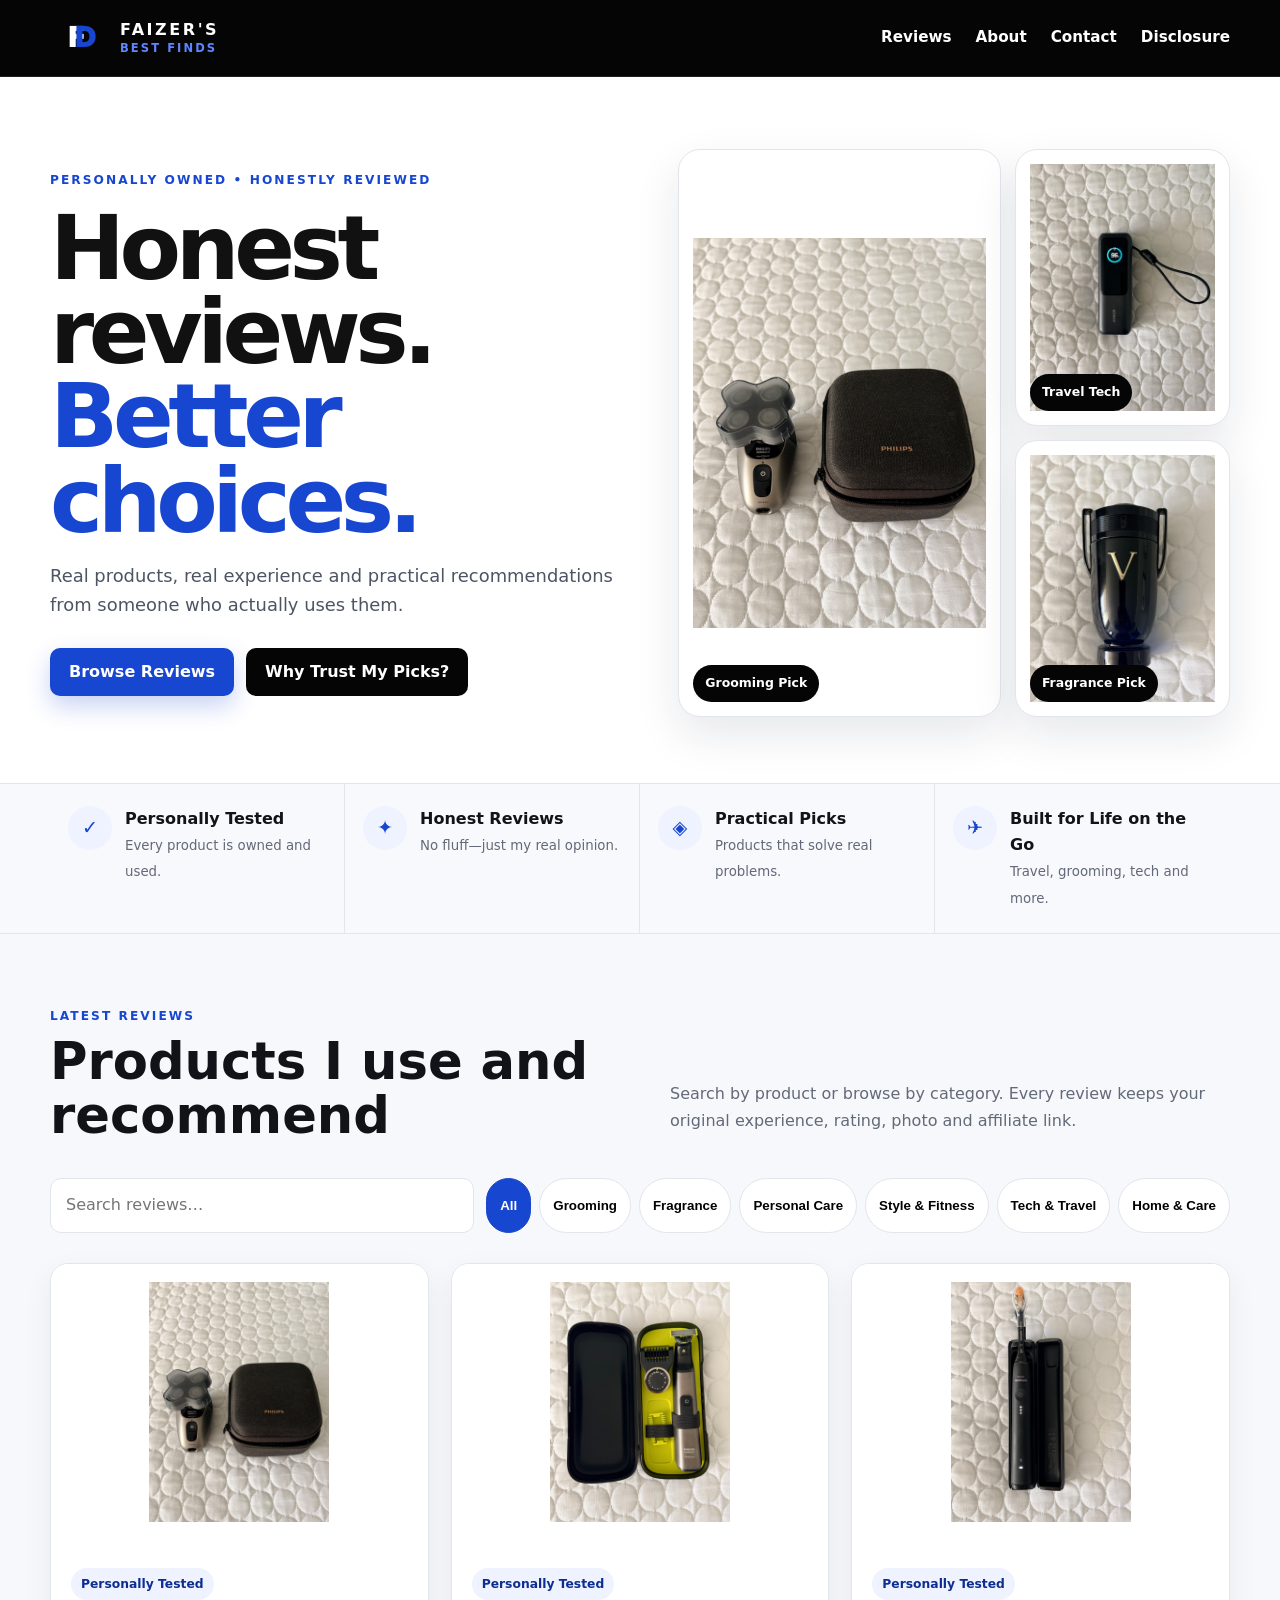
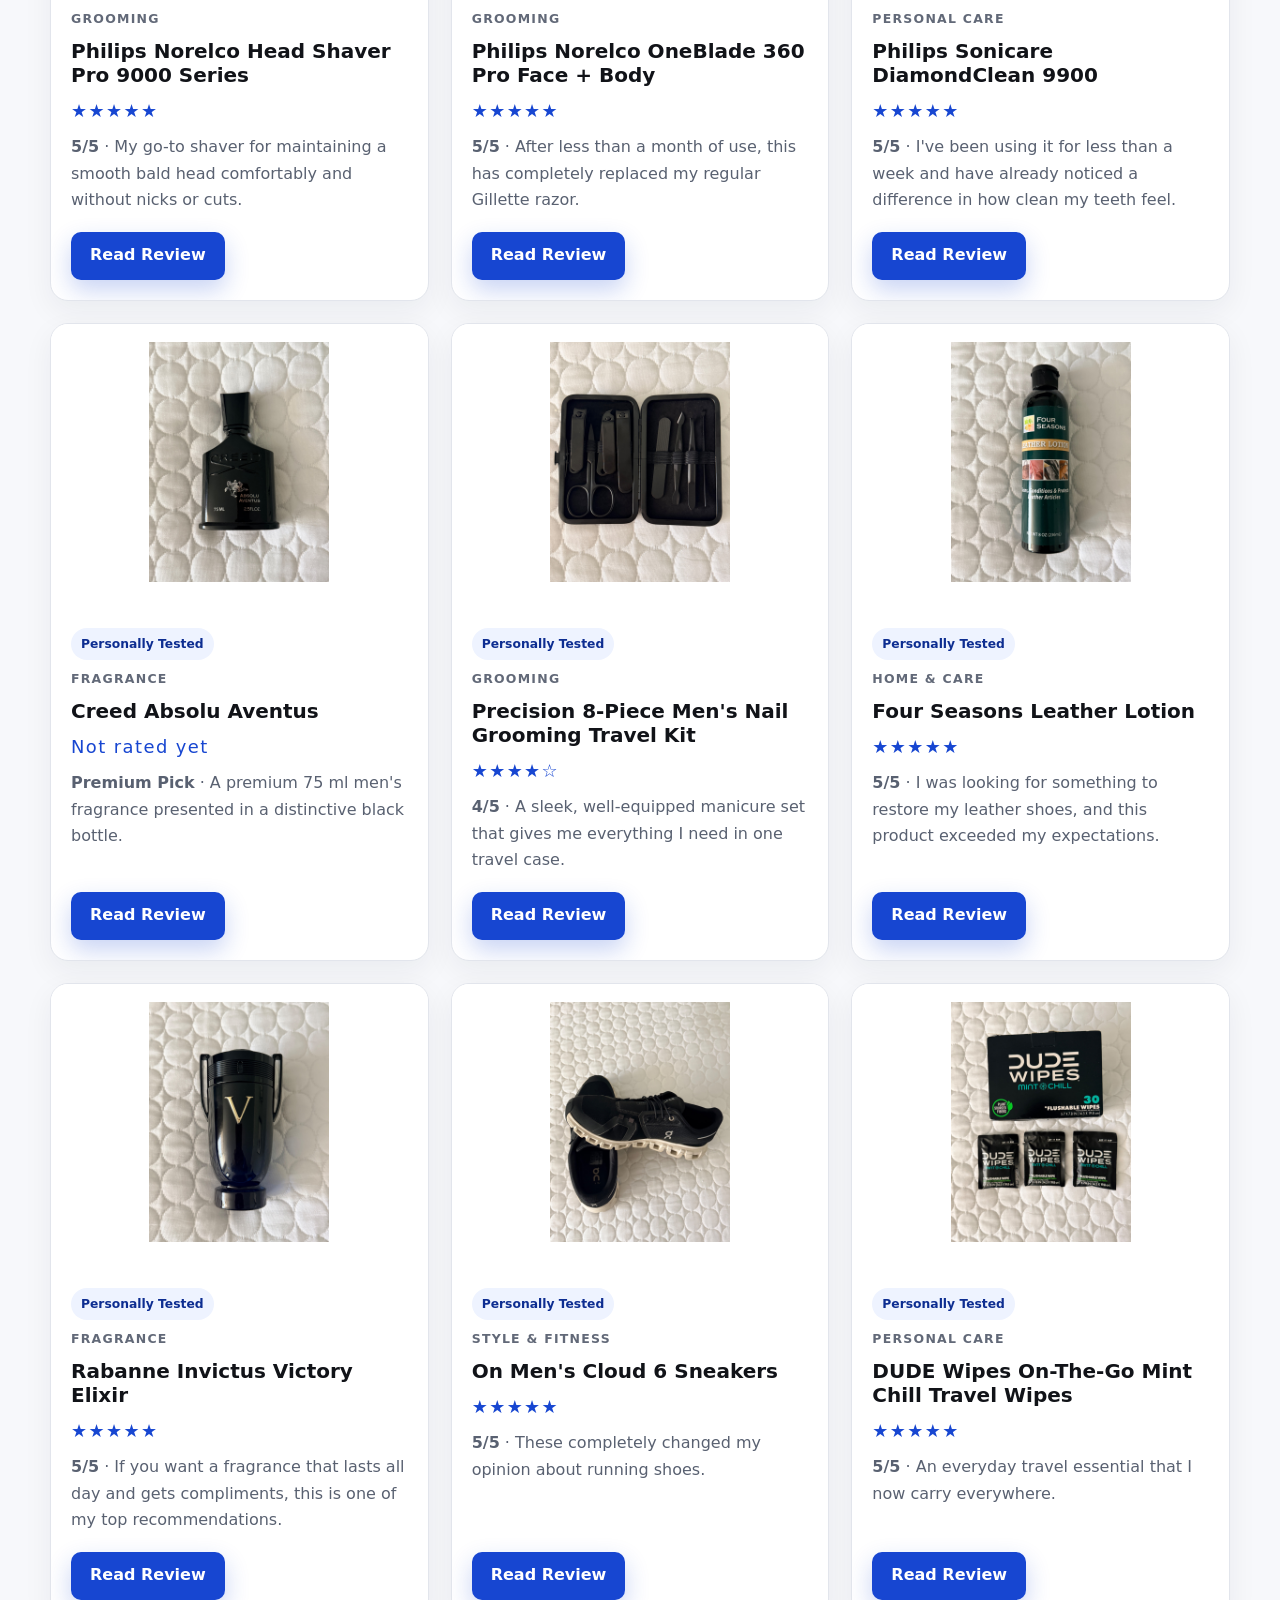
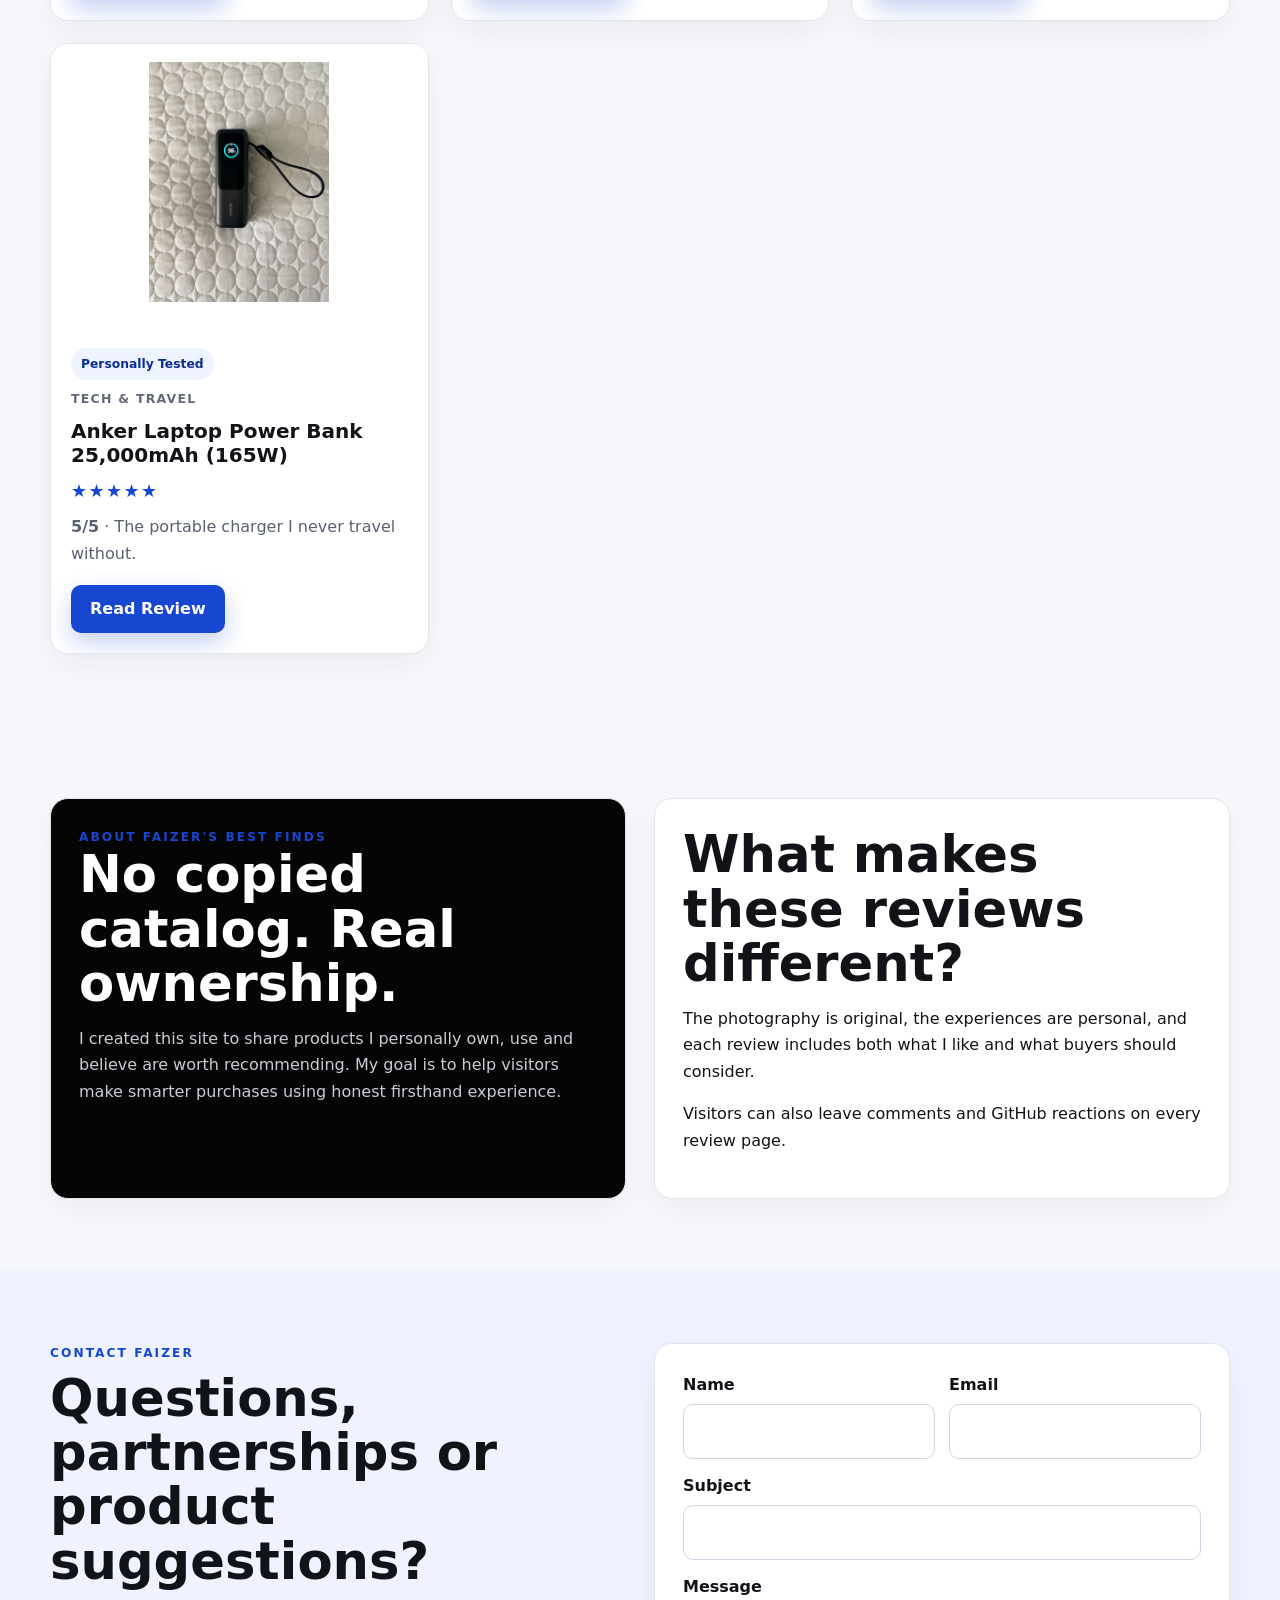
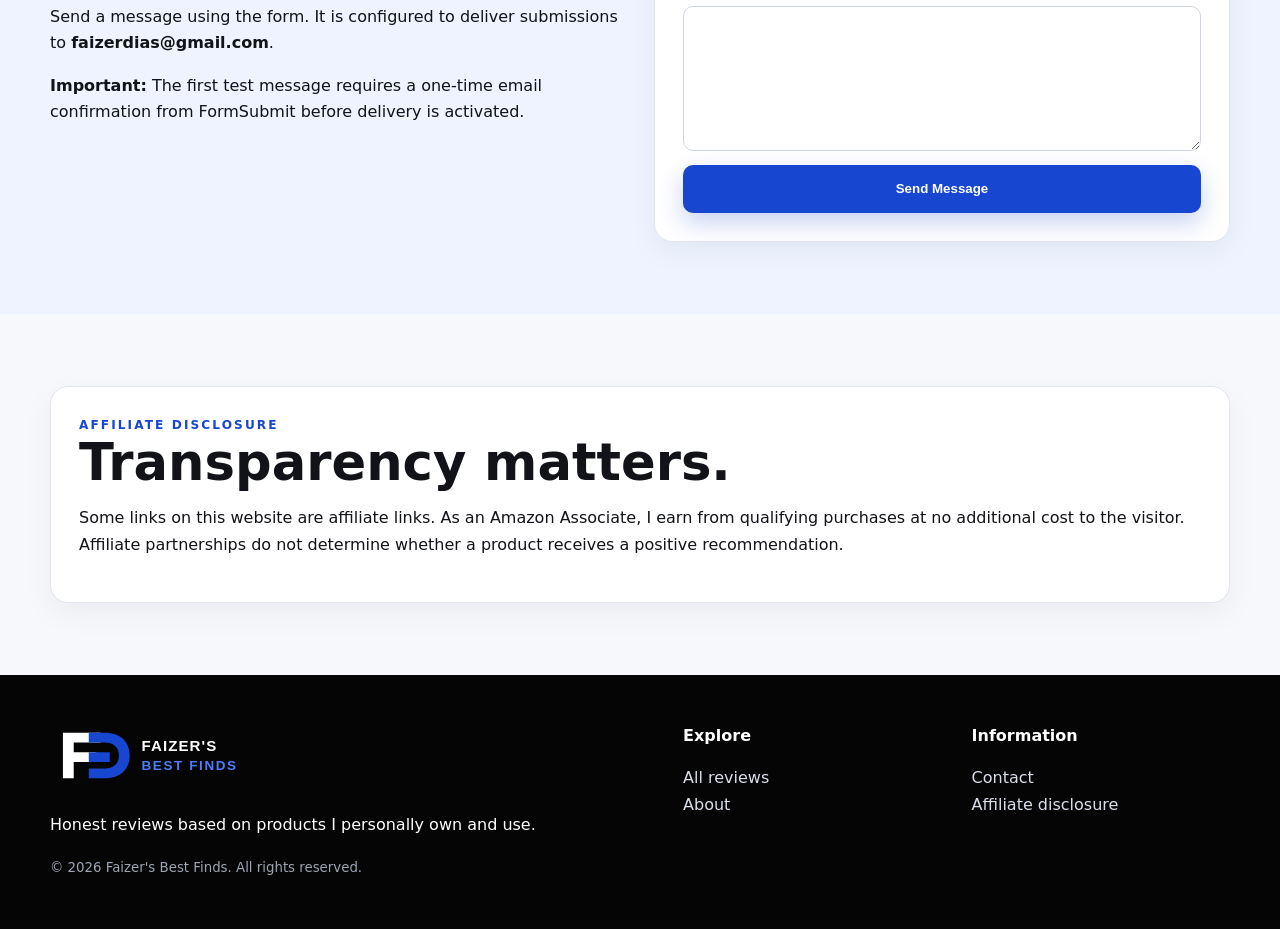
==== commit b7709456: "Add files via upload" ====
--- a/index.html
+++ b/index.html
@@ -2,16 +2,26 @@
 <title>Faizer's Best Finds | Honest Reviews. Real Experience.</title>
 <meta name="description" content="Personally owned and honestly reviewed products for grooming, travel, technology, fragrance and everyday life.">
 <link rel="stylesheet" href="assets/styles.css"></head><body><header class="site-header"><div class="container nav">
-<a class="logo" href="index.html"><img src="assets/logo.svg" alt="Faizer's Best Finds"></a>
+<a class="brand-logo" href="index.html" aria-label="Faizer's Best Finds home">
+<span class="fd-icon"><span>F</span><span>D</span></span>
+<span class="brand-words"><strong>FAIZER'S</strong><small>BEST FINDS</small></span>
+</a>
 <button class="mobile-toggle" aria-label="Open navigation">☰</button>
-<nav class="nav-links"><a href="index.html#products">Reviews</a><a href="index.html#about">About</a><a href="index.html#contact">Contact</a><a href="index.html#disclosure">Disclosure</a></nav>
+<nav class="nav-links"><a href="#products">Reviews</a><a href="#about">About</a><a href="#contact">Contact</a><a href="#disclosure">Disclosure</a></nav>
 </div></header>
 <main>
-<section class="hero"><div class="container hero-grid"><div><div class="eyebrow">Personally owned • Honestly reviewed</div>
-<h1>Honest reviews.<br><span>Products that deliver.</span></h1>
+<section class="hero"><div class="container hero-grid">
+<div class="hero-copy">
+<div class="eyebrow">Personally owned • Honestly reviewed</div>
+<h1>Honest reviews.<br><span>Better choices.</span></h1>
 <p>Real products, real experience and practical recommendations from someone who actually uses them.</p>
-<div class="actions"><a class="btn btn-primary" href="#products">Browse all reviews</a><a class="btn btn-dark" href="#about">Why trust my picks?</a></div></div>
-<div class="hero-collage"><img src="assets/images/philips-shaver.jpg" alt=""><img src="assets/images/mens-fragrance.jpg" alt=""><img src="assets/images/anker-power-bank.jpg" alt=""><img src="assets/images/grooming-kit.jpg" alt=""><img src="assets/images/dude-wipes.jpg" alt=""><img src="assets/images/on-running-shoes.jpg" alt=""></div>
+<div class="actions"><a class="btn btn-primary" href="#products">Browse Reviews</a><a class="btn btn-dark" href="#about">Why Trust My Picks?</a></div>
+</div>
+<div class="featured-stack" aria-label="Featured products">
+<a class="feature-tile feature-large" href="products/philips-shaver.html"><img src="assets/images/philips-shaver.jpg" alt="Philips Head Shaver"><span>Grooming Pick</span></a>
+<a class="feature-tile" href="products/anker-power-bank.html"><img src="assets/images/anker-power-bank.jpg" alt="Anker Power Bank"><span>Travel Tech</span></a>
+<a class="feature-tile" href="products/mens-fragrance.html"><img src="assets/images/mens-fragrance.jpg" alt="Rabanne Invictus Victory Elixir"><span>Fragrance Pick</span></a>
+</div>
 </div></section>
 <section class="trust-strip"><div class="container trust-grid">
 <div class="trust-item"><div class="icon">✓</div><div><strong>Personally Tested</strong><small>Every product is owned and used.</small></div></div>
--- a/assets/styles.css
+++ b/assets/styles.css
@@ -46,3 +46,38 @@
 .comments-shell{margin-top:22px;background:#fff;border:1px solid var(--line);border-radius:18px;padding:22px}.comments-shell h3{margin-top:0}.comments-help{background:#fff6dc;border:1px solid #f0d783;padding:12px;border-radius:10px;font-size:.9rem}
 @media(max-width:900px){.hero-grid,.about-grid,.contact-grid,.review-hero{grid-template-columns:1fr}.grid{grid-template-columns:repeat(2,1fr)}.trust-grid{grid-template-columns:repeat(2,1fr)}.hero-collage{max-width:650px}.footer-grid{grid-template-columns:1fr}.nav-links{display:none}.mobile-toggle{display:block}.nav-links.open{display:flex;position:absolute;top:78px;left:0;right:0;flex-direction:column;align-items:flex-start;padding:20px;background:#050505}}
 @media(max-width:600px){.grid,.review-grid,.form-grid{grid-template-columns:1fr}.field.full{grid-column:auto}.trust-grid{grid-template-columns:1fr}.trust-item{border-right:0;border-bottom:1px solid var(--line)}.section{padding:54px 0}.hero{padding:58px 0}.hero-collage{grid-template-columns:repeat(2,1fr)}.logo img{width:220px}.card img{height:220px}}
+
+
+/* HOMEPAGE CORRECTION — clean black, white and royal blue layout */
+.site-header{background:#050505!important;border-bottom:1px solid #202020!important}
+.nav{min-height:76px!important}
+.brand-logo{display:flex;align-items:center;gap:12px;text-decoration:none}
+.fd-icon{width:58px;height:44px;display:flex;align-items:center;justify-content:center;position:relative;font-weight:950;font-size:1.65rem;letter-spacing:-.2em}
+.fd-icon span:first-child{color:#fff;transform:translateX(3px)}
+.fd-icon span:last-child{color:#1746d1;transform:translateX(-3px)}
+.brand-words{display:flex;flex-direction:column;line-height:1}
+.brand-words strong{color:#fff;font-size:1rem;letter-spacing:.16em}
+.brand-words small{color:#5f86ff;font-size:.72rem;font-weight:900;letter-spacing:.18em;margin-top:5px}
+.hero{background:#fff!important;color:#111!important;padding:72px 0 66px!important;border-bottom:1px solid var(--line)}
+.hero-grid{display:grid!important;grid-template-columns:1.02fr .98fr!important;gap:54px!important;align-items:center!important}
+.hero-copy{padding:10px 0}
+.hero h1{font-size:clamp(3.1rem,7vw,6.2rem)!important;line-height:.94!important;letter-spacing:-.06em!important;margin:.18em 0!important;max-width:760px}
+.hero h1 span{color:#1746d1!important}
+.hero p{color:#4d5564!important;max-width:650px!important;font-size:1.12rem!important}
+.featured-stack{display:grid;grid-template-columns:1.2fr .8fr;grid-template-rows:1fr 1fr;gap:14px}
+.feature-tile{position:relative;display:flex;align-items:center;justify-content:center;min-height:210px;background:#fff;border:1px solid #e2e5ec;border-radius:22px;overflow:hidden;box-shadow:0 18px 45px rgba(20,30,60,.10);text-decoration:none;padding:14px}
+.feature-tile.feature-large{grid-row:1 / 3;min-height:440px}
+.feature-tile img{width:100%;height:100%;max-height:390px;object-fit:contain}
+.feature-tile span{position:absolute;left:14px;bottom:14px;background:#050505;color:#fff;border-radius:999px;padding:8px 12px;font-size:.78rem;font-weight:900}
+.trust-strip{background:#f8f9fc!important}
+@media(max-width:900px){
+  .hero-grid{grid-template-columns:1fr!important}
+  .featured-stack{max-width:720px}
+}
+@media(max-width:620px){
+  .featured-stack{grid-template-columns:1fr 1fr;grid-template-rows:auto}
+  .feature-tile.feature-large{grid-column:1 / 3;grid-row:auto;min-height:300px}
+  .feature-tile{min-height:170px}
+  .brand-words strong{font-size:.86rem}
+  .brand-words small{font-size:.62rem}
+}
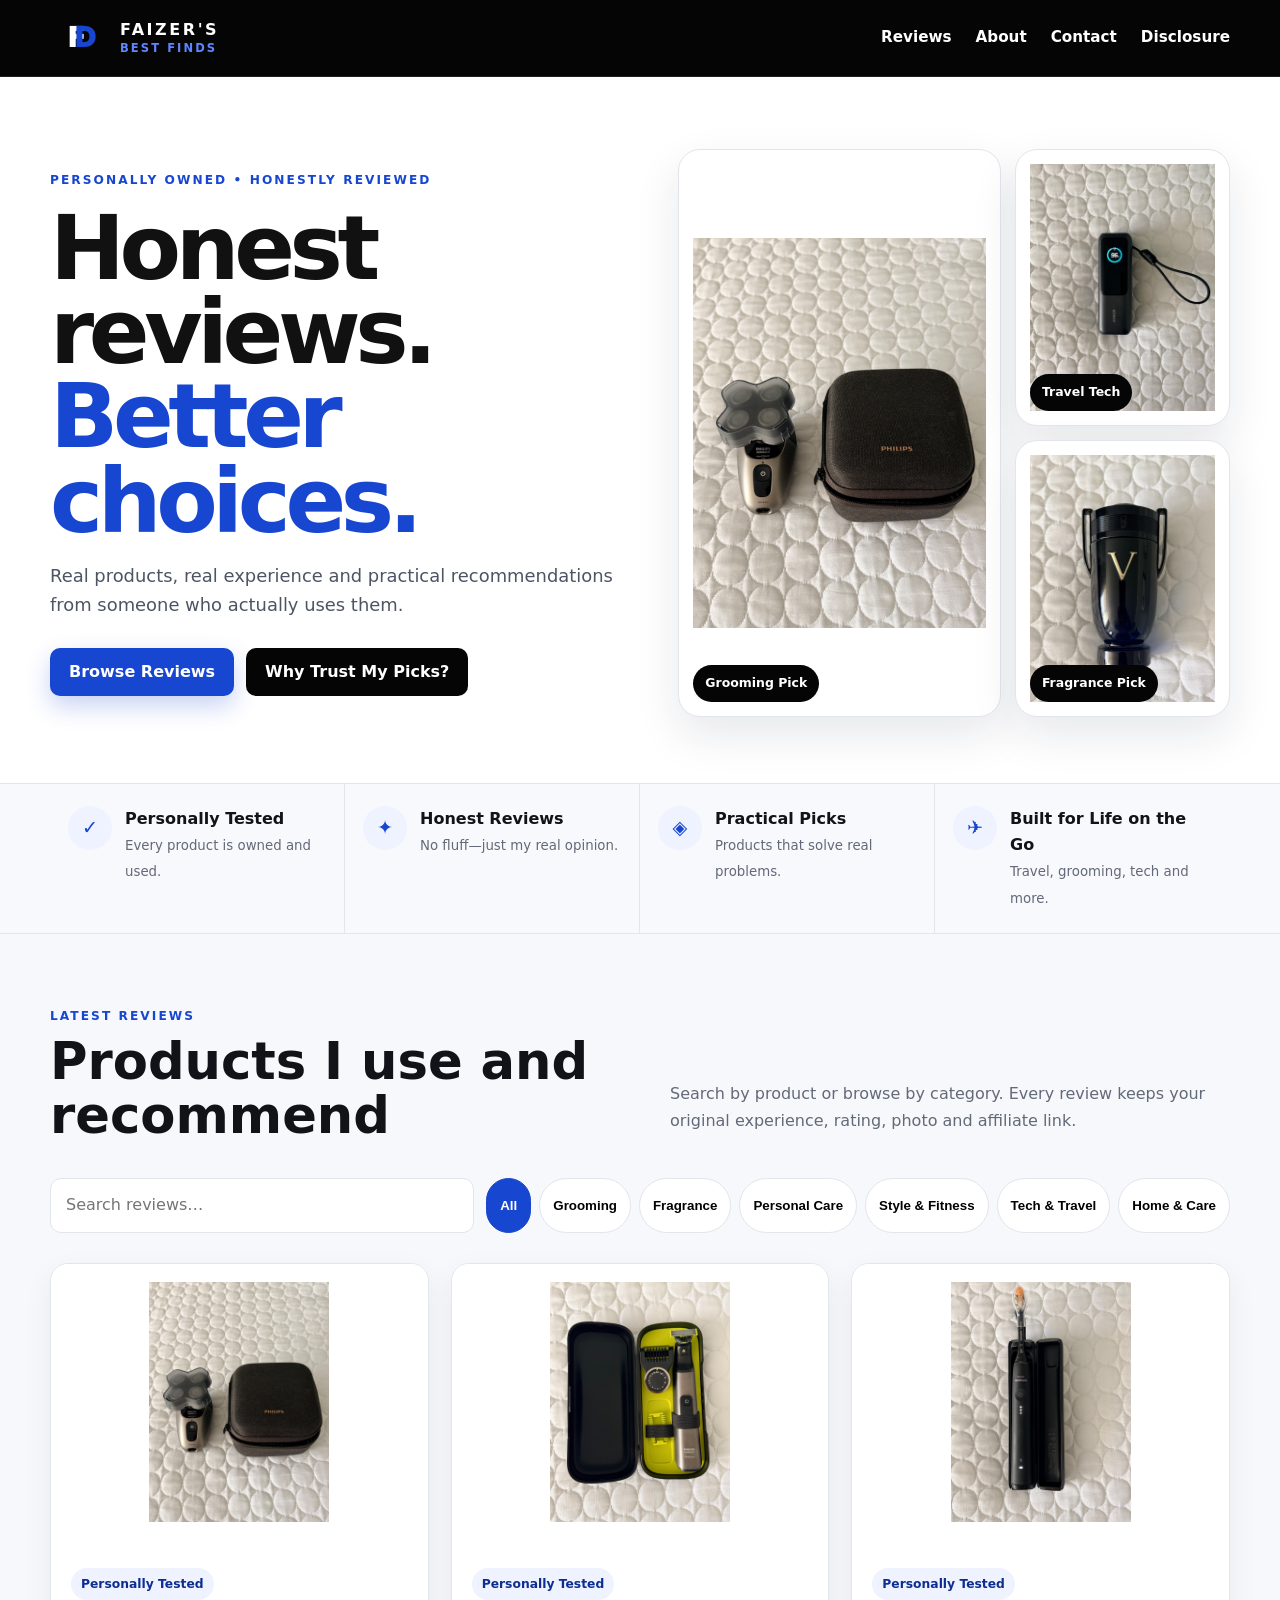
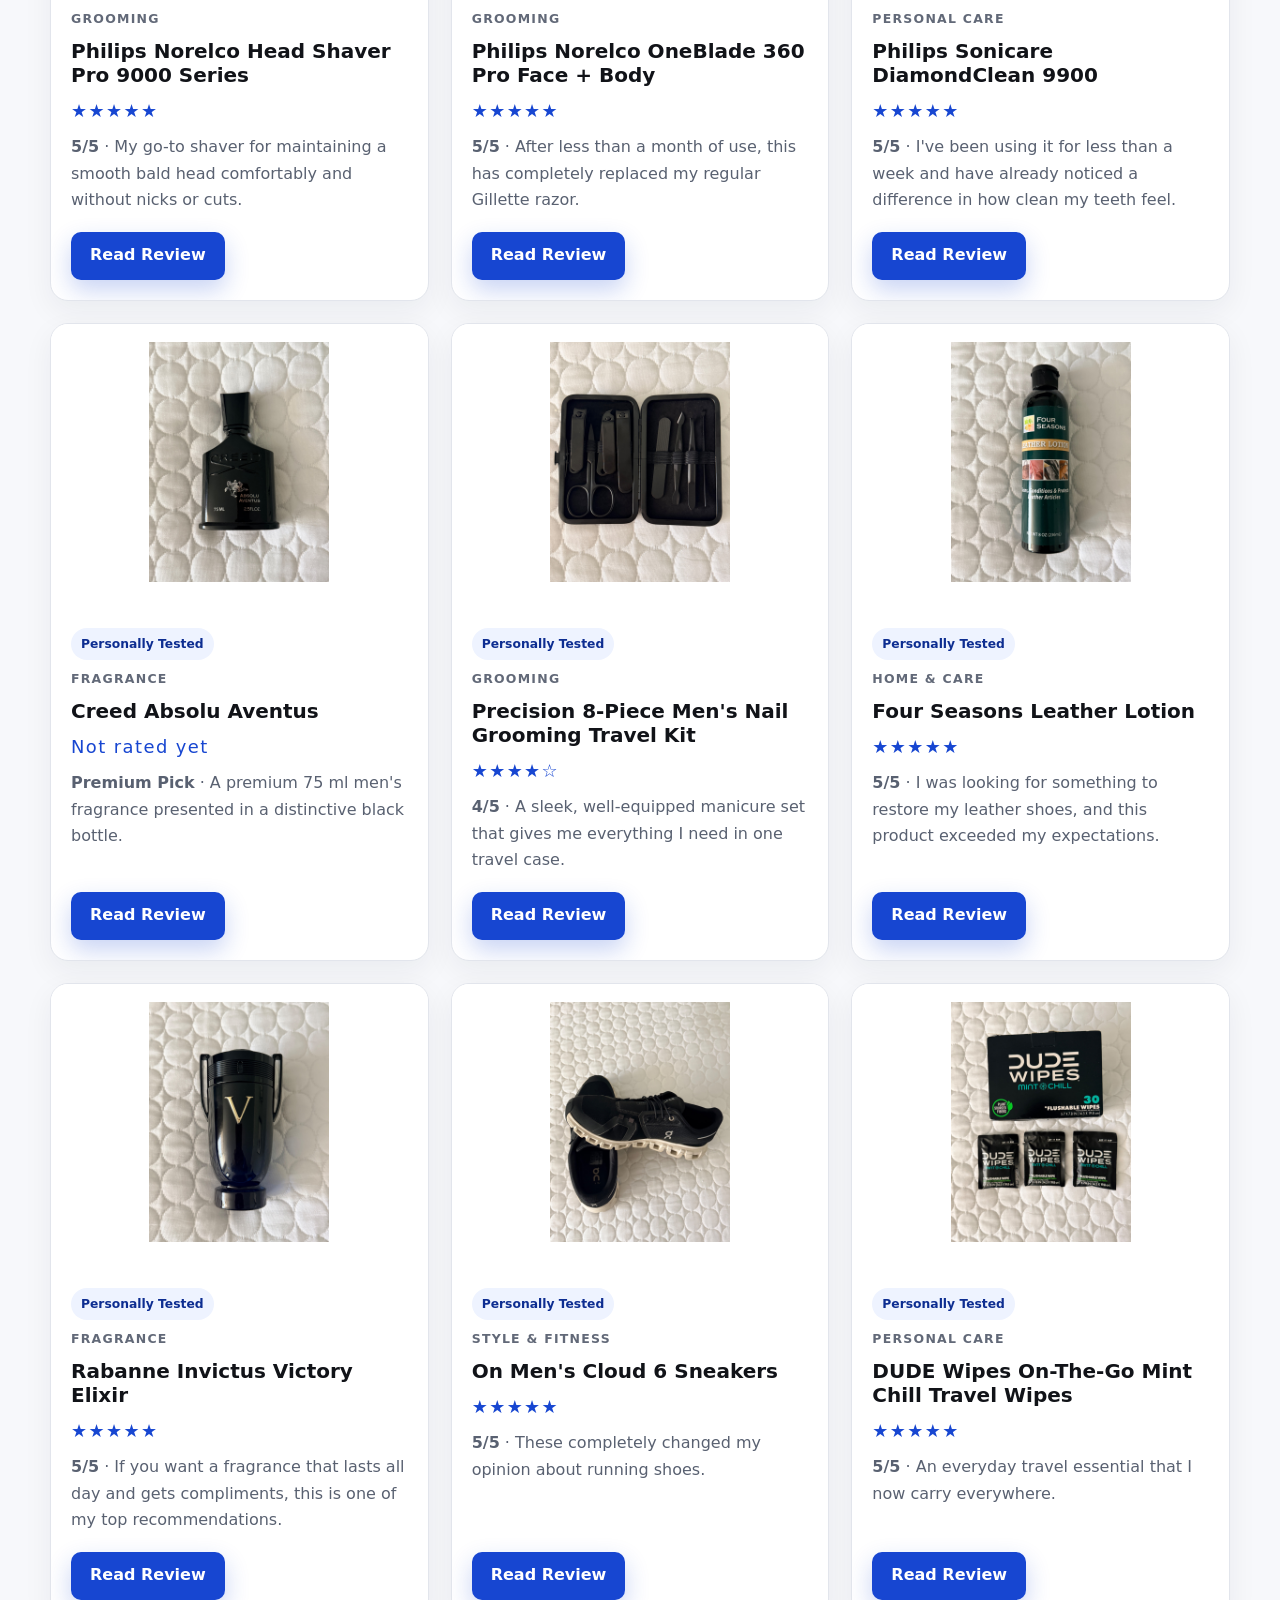
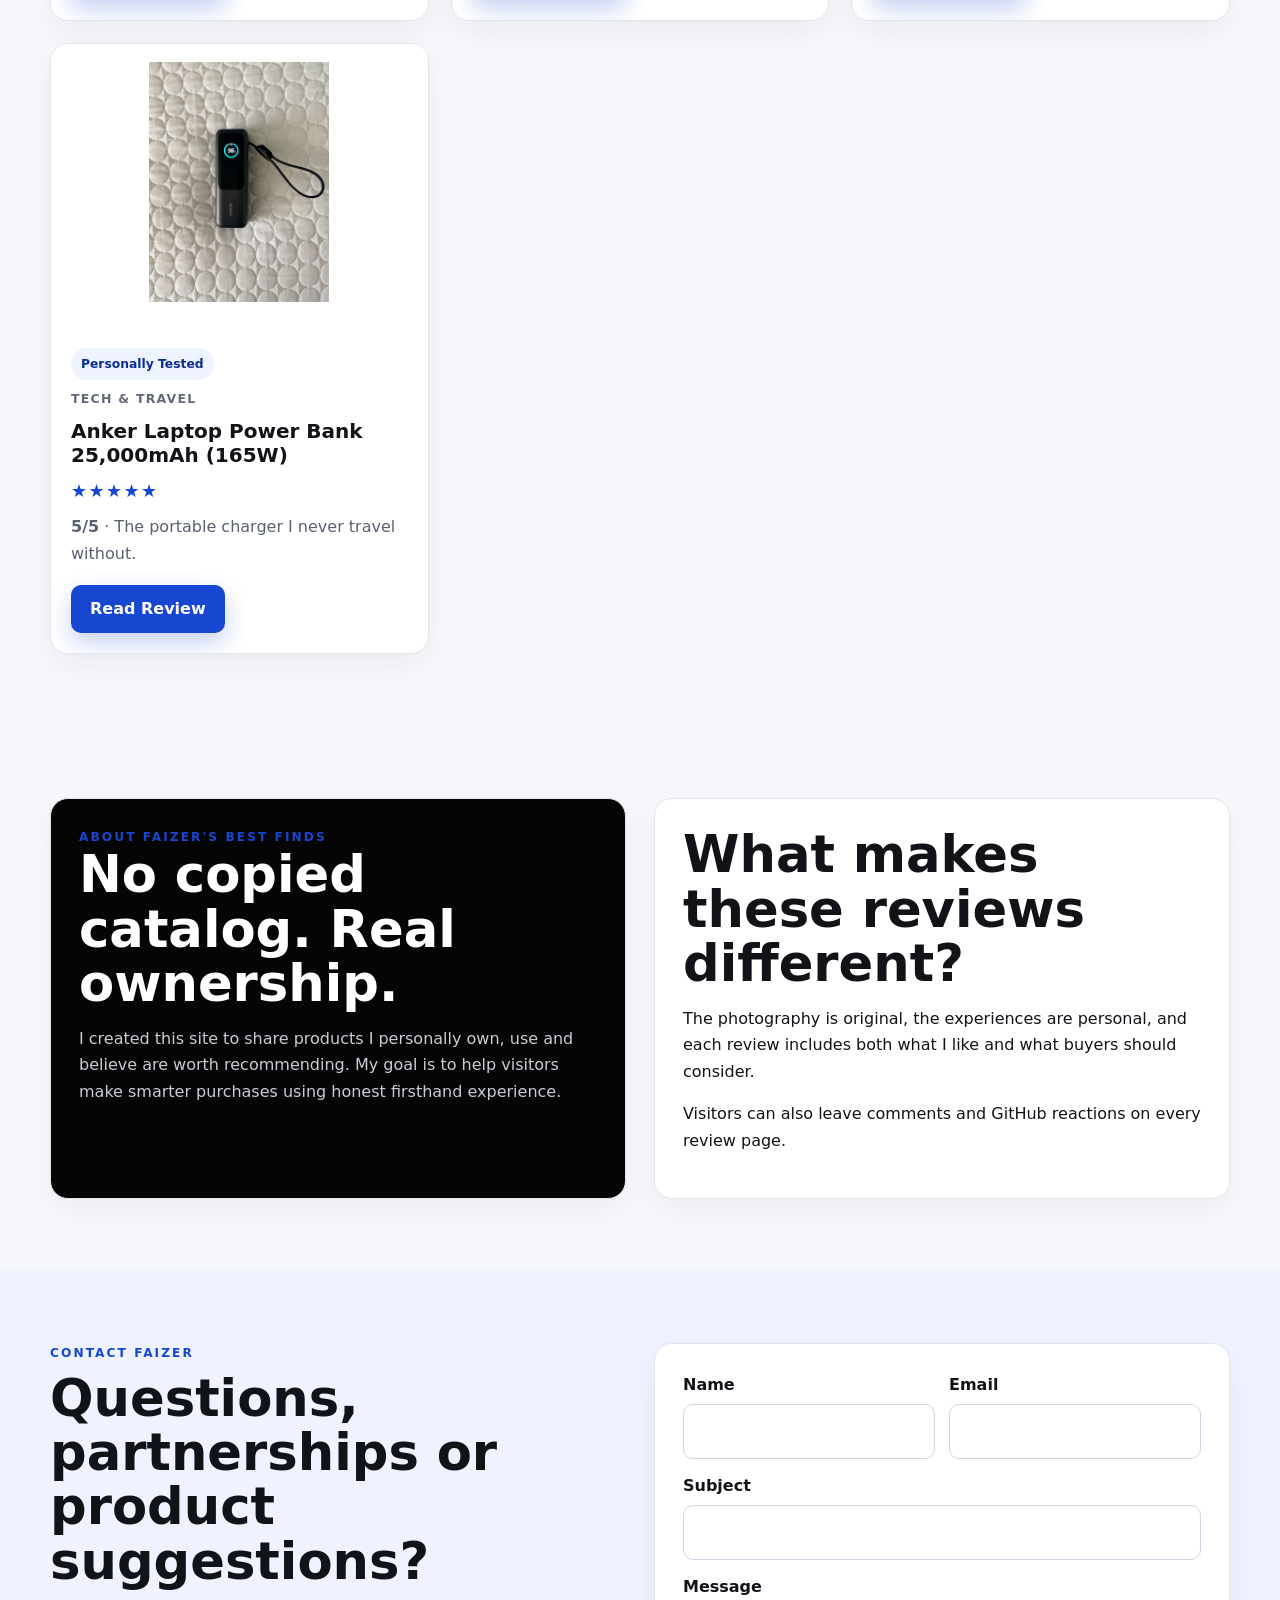
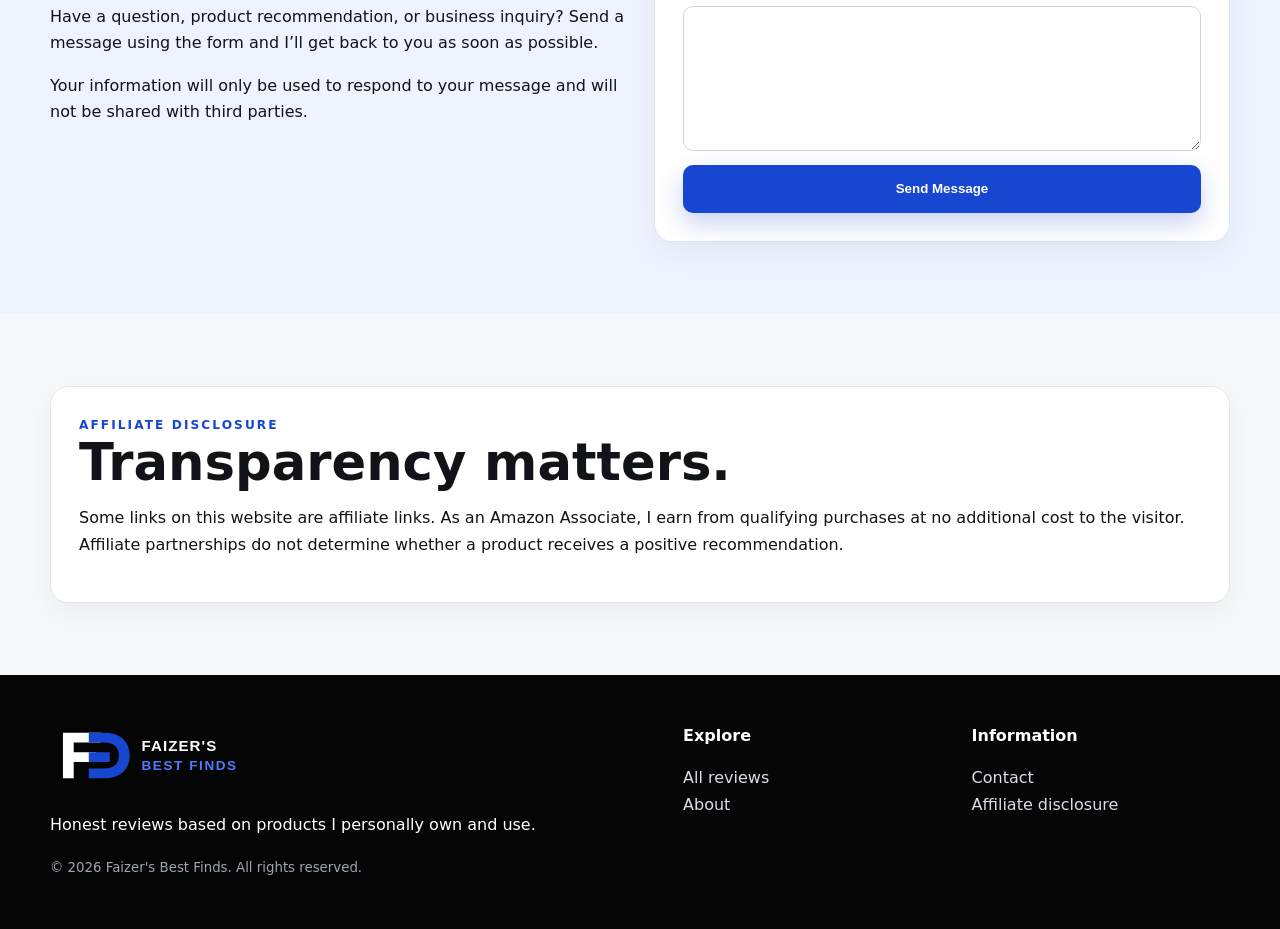
==== commit bf11010d: "Add files via upload" ====
--- a/index.html
+++ b/index.html
@@ -75,7 +75,7 @@
 <div class="card-actions"><a class="btn btn-primary" href="products/anker-power-bank.html">Read Review</a></div></div></article></div></div></section>
 <section class="section" id="about"><div class="container about-grid"><div class="panel about-dark"><div class="eyebrow">About Faizer's Best Finds</div><h2>No copied catalog. Real ownership.</h2><p>I created this site to share products I personally own, use and believe are worth recommending. My goal is to help visitors make smarter purchases using honest firsthand experience.</p></div>
 <div class="panel"><h2>What makes these reviews different?</h2><p>The photography is original, the experiences are personal, and each review includes both what I like and what buyers should consider.</p><p>Visitors can also leave comments and GitHub reactions on every review page.</p></div></div></section>
-<section class="section contact" id="contact"><div class="container contact-grid"><div><div class="eyebrow">Contact Faizer</div><h2>Questions, partnerships or product suggestions?</h2><p>Send a message using the form. It is configured to deliver submissions to <strong>faizerdias@gmail.com</strong>.</p><p><strong>Important:</strong> The first test message requires a one-time email confirmation from FormSubmit before delivery is activated.</p></div>
+<section class="section contact" id="contact"><div class="container contact-grid"><div><div class="eyebrow">Contact Faizer</div><h2>Questions, partnerships or product suggestions?</h2><p>Have a question, product recommendation, or business inquiry? Send a message using the form and I’ll get back to you as soon as possible.</p><p>Your information will only be used to respond to your message and will not be shared with third parties.</p></div>
 <form class="panel" action="https://formsubmit.co/faizerdias@gmail.com" method="POST">
 <input type="hidden" name="_subject" value="New message from Faizer's Best Finds">
 <input type="hidden" name="_template" value="table"><input type="hidden" name="_captcha" value="false">
